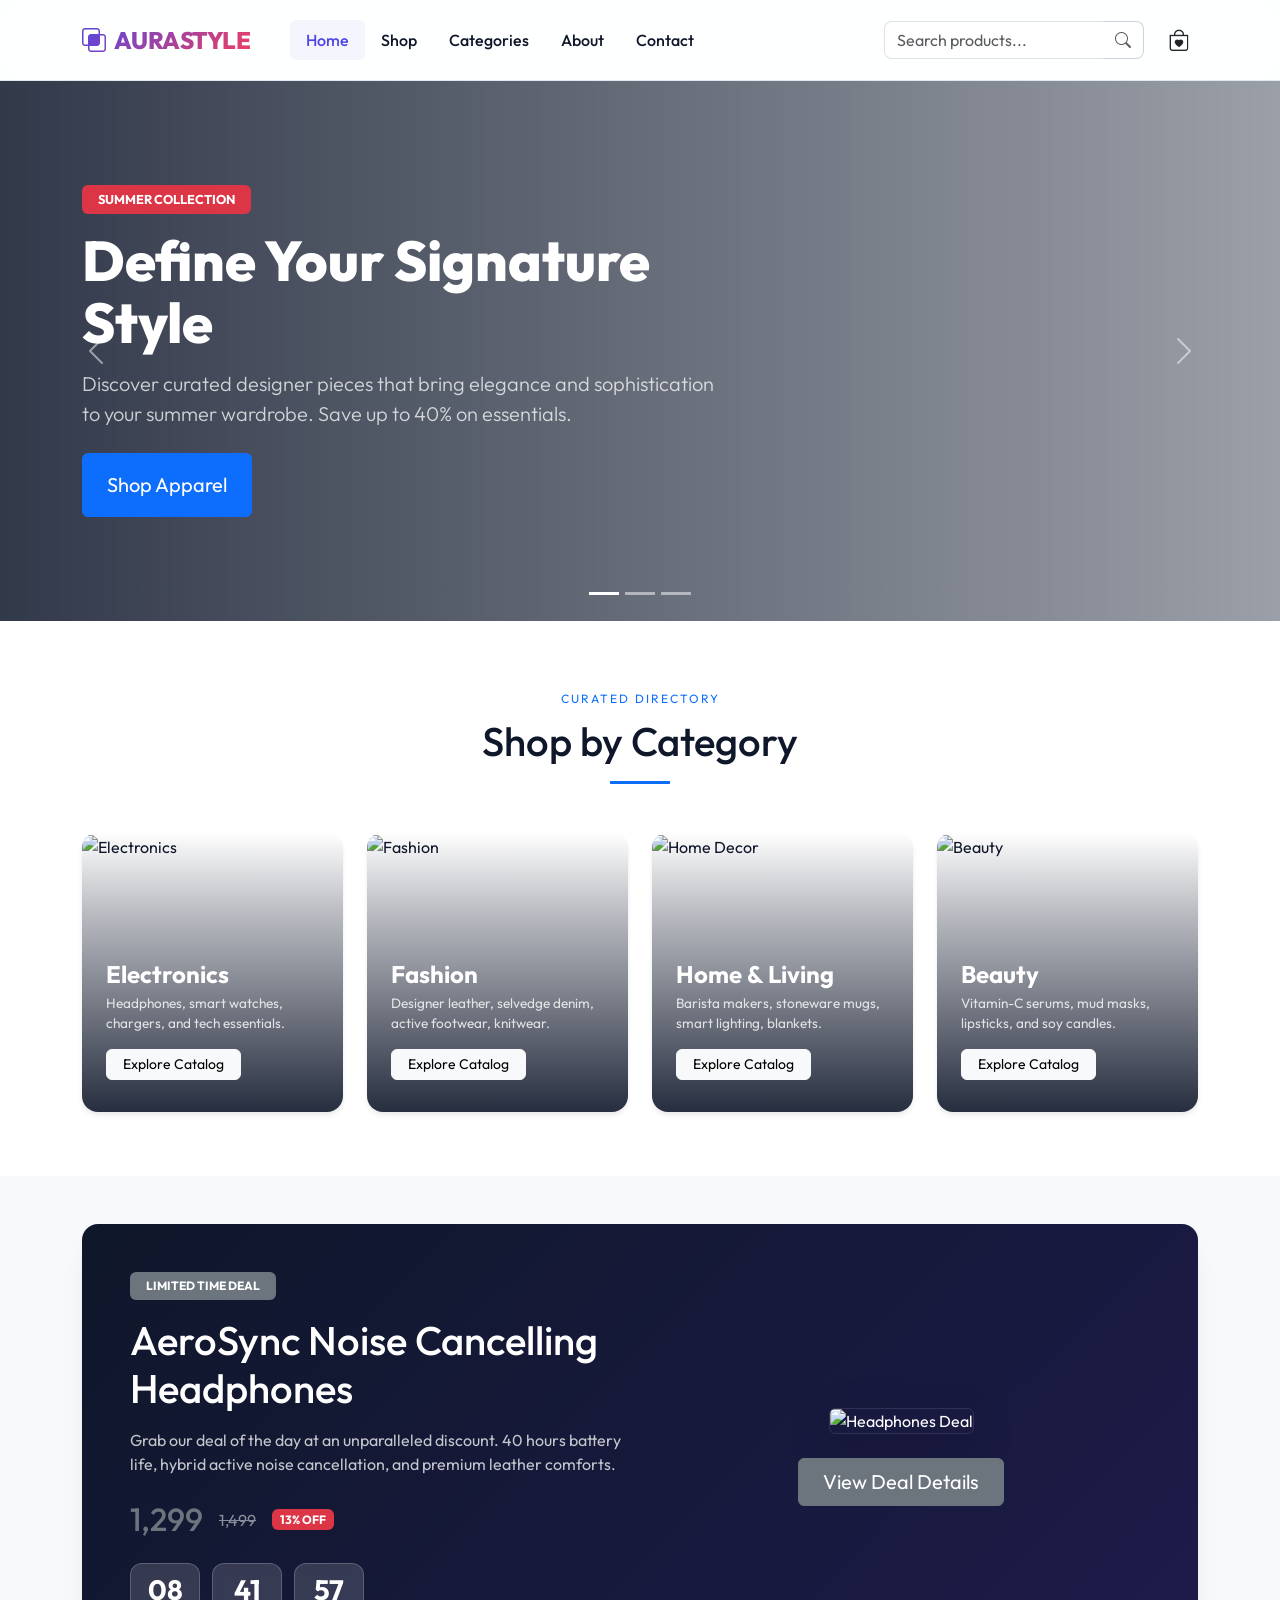
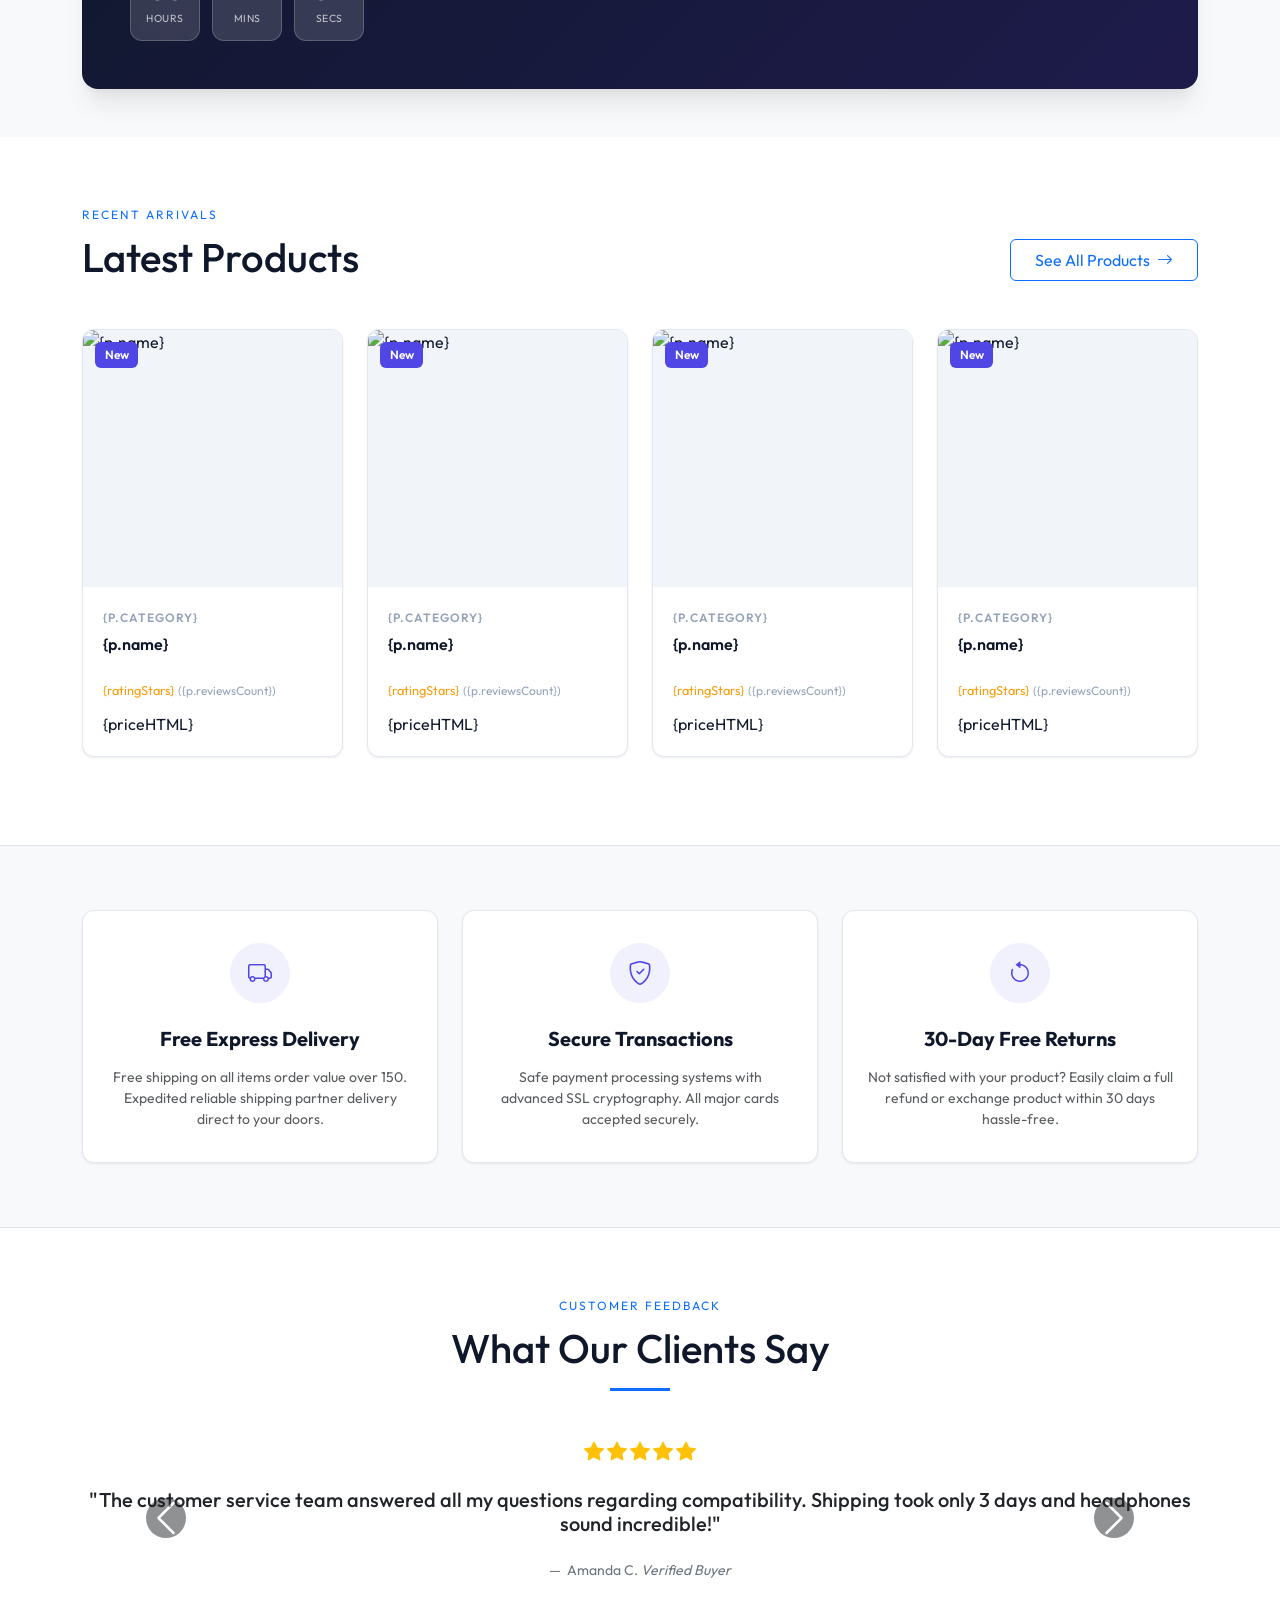
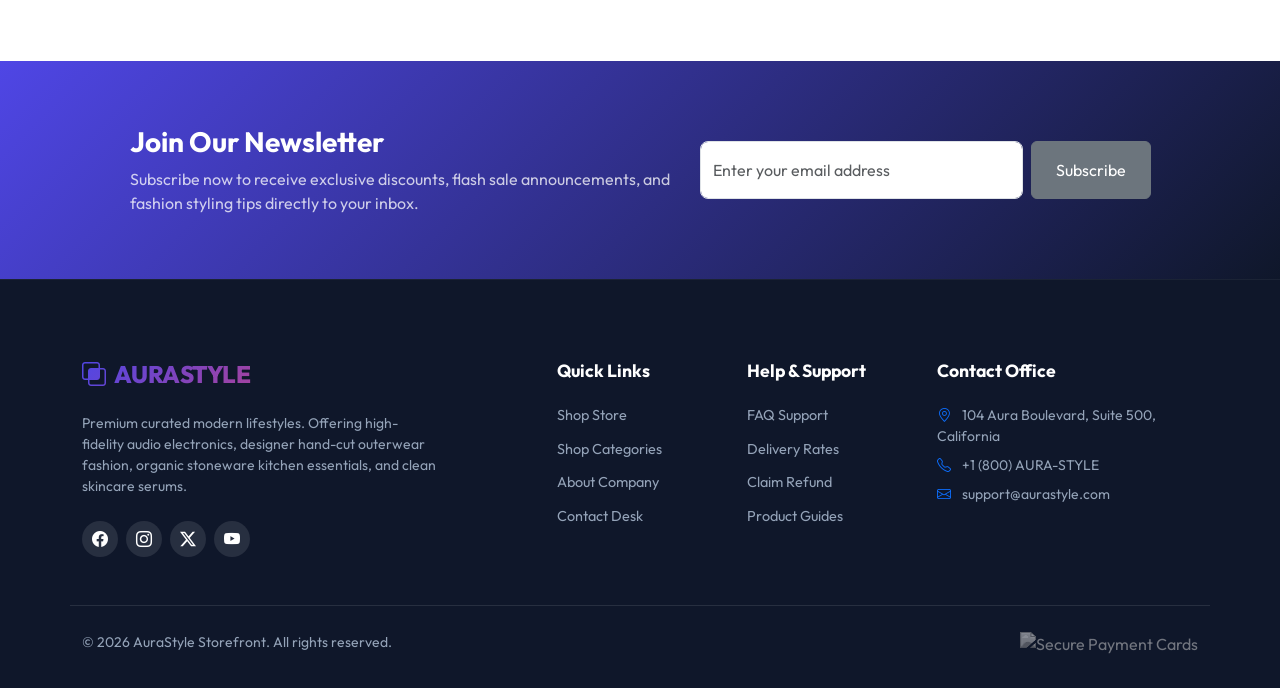
==== index.html @ 3c1d9490 "first commit" ====
<!DOCTYPE html>
<html lang="en">
<head>
  <meta charset="UTF-8">
  <meta name="viewport" content="width=device-width, initial-scale=1.0">
  <meta name="description" content="AuraStyle - Elevate your lifestyle with our premium, modern e-commerce storefront. Shop fashion, electronics, home decor, and beauty.">
  <title>AuraStyle | Premium Modern E-Commerce Storefront</title>
  
  <!-- Bootstrap 5 CSS -->
  <link href="https://cdn.jsdelivr.net/npm/bootstrap@5.3.3/dist/css/bootstrap.min.css" rel="stylesheet">
  <!-- Bootstrap Icons -->
  <link href="https://cdn.jsdelivr.net/npm/bootstrap-icons@1.11.3/font/bootstrap-icons.min.css" rel="stylesheet">
  <!-- Custom CSS -->
  <link href="css/style.css" rel="stylesheet">
</head>
<body>

  <!-- Sticky Glassmorphism Header Navbar -->
  <nav class="navbar navbar-expand-lg navbar-custom sticky-top py-3">
    <div class="container">
      <a class="navbar-brand" href="index.html">
        <i class="bi bi-intersect me-2"></i>AURASTYLE
      </a>
      <button class="navbar-toggler border-0" type="button" data-bs-toggle="collapse" data-bs-target="#navContent" aria-controls="navContent" aria-expanded="false" aria-label="Toggle navigation">
        <span class="navbar-toggler-icon"></span>
      </button>
      
      <div class="collapse navbar-collapse" id="navContent">
        <!-- Links -->
        <ul class="navbar-nav me-auto mb-2 mb-lg-0 ms-lg-4">
          <li class="nav-item">
            <a class="nav-link nav-link-custom active" href="index.html">Home</a>
          </li>
          <li class="nav-item">
            <a class="nav-link nav-link-custom" href="products.html">Shop</a>
          </li>
          <li class="nav-item">
            <a class="nav-link nav-link-custom" href="category.html">Categories</a>
          </li>
          <li class="nav-item">
            <a class="nav-link nav-link-custom" href="about.html">About</a>
          </li>
          <li class="nav-item">
            <a class="nav-link nav-link-custom" href="contact.html">Contact</a>
          </li>
        </ul>

        <!-- Search Bar with Suggestions Autocomplete -->
        <form class="d-flex search-container me-3 position-relative" role="search" action="search.html" method="GET">
          <div class="input-group">
            <input class="form-control nav-search-input border-end-0" type="search" placeholder="Search products..." aria-label="Search" name="q" autocomplete="off" style="width: 220px; border-radius: 8px 0 0 8px;">
            <button class="btn btn-outline-secondary border-start-0 text-muted" type="submit" style="border-color: #cbd5e1; border-radius: 0 8px 8px 0; background-color: white;">
              <i class="bi bi-search"></i>
            </button>
          </div>
        </form>

        <!-- Cart Icon dynamic badge -->
        <div class="d-flex align-items-center">
          <a href="cart.html" class="btn btn-outline-dark border-0 rounded-circle cart-badge-container p-2" title="View Cart">
            <i class="bi bi-bag-heart" style="font-size: 1.35rem;"></i>
            <span class="cart-badge badge">0</span>
          </a>
        </div>
      </div>
    </div>
  </nav>

  <!-- Hero Carousel Slider -->
  <header id="heroCarousel" class="carousel slide hero-carousel" data-bs-ride="carousel" data-bs-interval="5000">
    <div class="carousel-indicators">
      <button type="button" data-bs-target="#heroCarousel" data-bs-slide-to="0" class="active" aria-current="true" aria-label="Slide 1"></button>
      <button type="button" data-bs-target="#heroCarousel" data-bs-slide-to="1" aria-label="Slide 2"></button>
      <button type="button" data-bs-target="#heroCarousel" data-bs-slide-to="2" aria-label="Slide 3"></button>
    </div>
    <div class="carousel-inner">
      <!-- Slide 1 -->
      <div class="carousel-item active" style="background-image: url('https://images.unsplash.com/photo-1483985988355-763728e1935b?w=1600&auto=format&fit=crop&q=80');">
        <div class="hero-overlay">
          <div class="container text-white">
            <div class="col-lg-7">
              <span class="badge bg-danger mb-3 px-3 py-2 text-uppercase tracking-wider font-weight-bold" style="font-size:0.8rem;">Summer Collection</span>
              <h1 class="hero-title mb-3">Define Your Signature Style</h1>
              <p class="lead mb-4 opacity-75">Discover curated designer pieces that bring elegance and sophistication to your summer wardrobe. Save up to 40% on essentials.</p>
              <a href="products.html?category=Fashion" class="btn btn-primary btn-lg px-4 py-3 rounded font-weight-bold">Shop Apparel</a>
            </div>
          </div>
        </div>
      </div>
      <!-- Slide 2 -->
      <div class="carousel-item" style="background-image: url('https://images.unsplash.com/photo-1511512578047-dfb367046420?w=1600&auto=format&fit=crop&q=80');">
        <div class="hero-overlay">
          <div class="container text-white">
            <div class="col-lg-7">
              <span class="badge bg-primary mb-3 px-3 py-2 text-uppercase tracking-wider font-weight-bold" style="font-size:0.8rem;">Next-Gen Tech</span>
              <h1 class="hero-title mb-3">Smart Gear For Modern Living</h1>
              <p class="lead mb-4 opacity-75">Upgrade your personal audio, tracking systems, and desk setups with premium, high-fidelity wireless components.</p>
              <a href="products.html?category=Electronics" class="btn btn-primary btn-lg px-4 py-3 rounded font-weight-bold">Explore Electronics</a>
            </div>
          </div>
        </div>
      </div>
      <!-- Slide 3 -->
      <div class="carousel-item" style="background-image: url('https://images.unsplash.com/photo-1493663284031-b7e3aefcae8e?w=1600&auto=format&fit=crop&q=80');">
        <div class="hero-overlay">
          <div class="container text-white">
            <div class="col-lg-7">
              <span class="badge bg-warning text-dark mb-3 px-3 py-2 text-uppercase tracking-wider font-weight-bold" style="font-size:0.8rem;">Cozy Spaces</span>
              <h1 class="hero-title mb-3">Elevate Your Living Spaces</h1>
              <p class="lead mb-4 opacity-75">Handcrafted stoneware, ceramic accents, and smart warm lighting designed to bring organic comfort and zen aesthetics to your home.</p>
              <a href="products.html?category=Home+%26+Living" class="btn btn-primary btn-lg px-4 py-3 rounded font-weight-bold">Browse Decor</a>
            </div>
          </div>
        </div>
      </div>
    </div>
    <button class="carousel-control-prev" type="button" data-bs-target="#heroCarousel" data-bs-slide="prev">
      <span class="carousel-control-prev-icon" aria-hidden="true"></span>
      <span class="visually-hidden">Previous</span>
    </button>
    <button class="carousel-control-next" type="button" data-bs-target="#heroCarousel" data-bs-slide="next">
      <span class="carousel-control-next-icon" aria-hidden="true"></span>
      <span class="visually-hidden">Next</span>
    </button>
  </header>

  <!-- Shop by Category Section -->
  <section class="py-5 bg-white">
    <div class="container py-3">
      <div class="text-center mb-5">
        <span class="text-xs text-primary uppercase font-weight-bold tracking-widest" style="font-size: 0.75rem; letter-spacing: 2px;">CURATED DIRECTORY</span>
        <h2 class="h1 mt-2">Shop by Category</h2>
        <div class="mx-auto bg-primary mt-3" style="width: 60px; height: 3px;"></div>
      </div>
      <div class="row g-4">
        <!-- Cat 1 -->
        <div class="col-sm-6 col-lg-3">
          <div class="category-card">
            <img src="https://images.unsplash.com/photo-1505740420928-5e560c06d30e?w=500&auto=format&fit=crop&q=80" alt="Electronics">
            <div class="category-card-overlay">
              <h4 class="category-card-title">Electronics</h4>
              <p class="category-card-desc">Headphones, smart watches, chargers, and tech essentials.</p>
              <a href="products.html?category=Electronics" class="btn btn-sm btn-light font-weight-bold rounded px-3 align-self-start">Explore Catalog</a>
            </div>
          </div>
        </div>
        <!-- Cat 2 -->
        <div class="col-sm-6 col-lg-3">
          <div class="category-card">
            <img src="https://images.unsplash.com/photo-1551028719-00167b16eac5?w=500&auto=format&fit=crop&q=80" alt="Fashion">
            <div class="category-card-overlay">
              <h4 class="category-card-title">Fashion</h4>
              <p class="category-card-desc">Designer leather, selvedge denim, active footwear, knitwear.</p>
              <a href="products.html?category=Fashion" class="btn btn-sm btn-light font-weight-bold rounded px-3 align-self-start">Explore Catalog</a>
            </div>
          </div>
        </div>
        <!-- Cat 3 -->
        <div class="col-sm-6 col-lg-3">
          <div class="category-card">
            <img src="https://images.unsplash.com/photo-1517256064527-09c53b2d0bc6?w=500&auto=format&fit=crop&q=80" alt="Home Decor">
            <div class="category-card-overlay">
              <h4 class="category-card-title">Home & Living</h4>
              <p class="category-card-desc">Barista makers, stoneware mugs, smart lighting, blankets.</p>
              <a href="products.html?category=Home+%26+Living" class="btn btn-sm btn-light font-weight-bold rounded px-3 align-self-start">Explore Catalog</a>
            </div>
          </div>
        </div>
        <!-- Cat 4 -->
        <div class="col-sm-6 col-lg-3">
          <div class="category-card">
            <img src="https://images.unsplash.com/photo-1608248597279-f99d160bfcbc?w=500&auto=format&fit=crop&q=80" alt="Beauty">
            <div class="category-card-overlay">
              <h4 class="category-card-title">Beauty</h4>
              <p class="category-card-desc">Vitamin-C serums, mud masks, lipsticks, and soy candles.</p>
              <a href="products.html?category=Beauty" class="btn btn-sm btn-light font-weight-bold rounded px-3 align-self-start">Explore Catalog</a>
            </div>
          </div>
        </div>
      </div>
    </div>
  </section>

  <!-- Deal of the Day Banner -->
  <section class="py-5 bg-light">
    <div class="container">
      <div class="deal-banner p-4 p-md-5">
        <div class="row align-items-center">
          <div class="col-lg-6 mb-4 mb-lg-0">
            <span class="badge bg-secondary mb-3 py-2 px-3 text-uppercase font-weight-bold tracking-wider" style="font-size:0.75rem;">Limited Time Deal</span>
            <h2 class="h1 text-white font-weight-bold mb-3">AeroSync Noise Cancelling Headphones</h2>
            <p class="opacity-75 mb-4">Grab our deal of the day at an unparalleled discount. 40 hours battery life, hybrid active noise cancellation, and premium leather comforts.</p>
            
            <div class="d-flex align-items-center gap-3 mb-4">
              <span class="h2 text-secondary font-weight-bold mb-0">1,299</span>
              <del class="text-white opacity-50">1,499</del>
              <span class="badge bg-danger">13% OFF</span>
            </div>

            <!-- Countdown -->
            <div class="countdown-box" id="deal-countdown">
              <div class="countdown-unit">
                <span class="countdown-number" id="timer-hours">08</span>
                <span class="countdown-label">Hours</span>
              </div>
              <div class="countdown-unit">
                <span class="countdown-number" id="timer-mins">42</span>
                <span class="countdown-label">Mins</span>
              </div>
              <div class="countdown-unit">
                <span class="countdown-number" id="timer-secs">15</span>
                <span class="countdown-label">Secs</span>
              </div>
            </div>
          </div>
          <div class="col-lg-6 text-center">
            <img src="https://images.unsplash.com/photo-1505740420928-5e560c06d30e?w=600&auto=format&fit=crop&q=80" alt="Headphones Deal" class="img-fluid rounded border border-white border-opacity-10 shadow-lg" style="max-height: 380px; object-fit: cover;">
            <div class="mt-4">
              <a href="product-view.html?id=1" class="btn btn-secondary btn-lg px-4 rounded font-weight-bold">View Deal Details</a>
            </div>
          </div>
        </div>
      </div>
    </div>
  </section>

  <!-- Latest Products Grid -->
  <section class="py-5 bg-white">
    <div class="container py-3">
      <div class="d-flex justify-content-between align-items-end mb-5">
        <div>
          <span class="text-xs text-primary uppercase font-weight-bold tracking-widest" style="font-size: 0.75rem; letter-spacing: 2px;">RECENT ARRIVALS</span>
          <h2 class="h1 mt-2 mb-0">Latest Products</h2>
        </div>
        <a href="products.html" class="btn btn-outline-primary rounded font-weight-bold px-4 py-2">See All Products <i class="bi bi-arrow-right ms-1"></i></a>
      </div>
      
      <!-- Loaded dynamically via js -->
      <div class="row g-4" id="latest-products-grid">
        <!-- Skeletons Loader items -->
        <div class="col-sm-6 col-md-4 col-lg-3">
          <div class="card border border-light shadow-sm" style="min-height: 380px;">
            <div class="skeleton w-100" style="height: 240px;"></div>
            <div class="card-body">
              <div class="skeleton w-25 mb-2" style="height: 12px;"></div>
              <div class="skeleton w-75 mb-2" style="height: 18px;"></div>
              <div class="skeleton w-50" style="height: 15px;"></div>
            </div>
          </div>
        </div>
        <div class="col-sm-6 col-md-4 col-lg-3">
          <div class="card border border-light shadow-sm" style="min-height: 380px;">
            <div class="skeleton w-100" style="height: 240px;"></div>
            <div class="card-body">
              <div class="skeleton w-25 mb-2" style="height: 12px;"></div>
              <div class="skeleton w-75 mb-2" style="height: 18px;"></div>
              <div class="skeleton w-50" style="height: 15px;"></div>
            </div>
          </div>
        </div>
        <div class="col-sm-6 col-md-4 col-lg-3">
          <div class="card border border-light shadow-sm" style="min-height: 380px;">
            <div class="skeleton w-100" style="height: 240px;"></div>
            <div class="card-body">
              <div class="skeleton w-25 mb-2" style="height: 12px;"></div>
              <div class="skeleton w-75 mb-2" style="height: 18px;"></div>
              <div class="skeleton w-50" style="height: 15px;"></div>
            </div>
          </div>
        </div>
        <div class="col-sm-6 col-md-4 col-lg-3">
          <div class="card border border-light shadow-sm" style="min-height: 380px;">
            <div class="skeleton w-100" style="height: 240px;"></div>
            <div class="card-body">
              <div class="skeleton w-25 mb-2" style="height: 12px;"></div>
              <div class="skeleton w-75 mb-2" style="height: 18px;"></div>
              <div class="skeleton w-50" style="height: 15px;"></div>
            </div>
          </div>
        </div>
      </div>
    </div>
  </section>

  <!-- Features Section -->
  <section class="py-5 bg-light border-top border-bottom border-slate-subtle">
    <div class="container py-3">
      <div class="row g-4">
        <!-- Feature 1 -->
        <div class="col-md-4">
          <div class="feature-box">
            <div class="feature-icon-wrapper">
              <i class="bi bi-truck"></i>
            </div>
            <h5 class="font-weight-bold mb-3">Free Express Delivery</h5>
            <p class="text-muted small mb-0">Free shipping on all items order value over 150. Expedited reliable shipping partner delivery direct to your doors.</p>
          </div>
        </div>
        <!-- Feature 2 -->
        <div class="col-md-4">
          <div class="feature-box">
            <div class="feature-icon-wrapper">
              <i class="bi bi-shield-check"></i>
            </div>
            <h5 class="font-weight-bold mb-3">Secure Transactions</h5>
            <p class="text-muted small mb-0">Safe payment processing systems with advanced SSL cryptography. All major cards accepted securely.</p>
          </div>
        </div>
        <!-- Feature 3 -->
        <div class="col-md-4">
          <div class="feature-box">
            <div class="feature-icon-wrapper">
              <i class="bi bi-arrow-counterclockwise"></i>
            </div>
            <h5 class="font-weight-bold mb-3">30-Day Free Returns</h5>
            <p class="text-muted small mb-0">Not satisfied with your product? Easily claim a full refund or exchange product within 30 days hassle-free.</p>
          </div>
        </div>
      </div>
    </div>
  </section>

  <!-- Testimonials Carousel -->
  <section class="py-5 bg-white">
    <div class="container py-3">
      <div class="text-center mb-5">
        <span class="text-xs text-primary uppercase font-weight-bold tracking-widest" style="font-size: 0.75rem; letter-spacing: 2px;">CUSTOMER FEEDBACK</span>
        <h2 class="h1 mt-2">What Our Clients Say</h2>
        <div class="mx-auto bg-primary mt-3" style="width: 60px; height: 3px;"></div>
      </div>
      
      <div id="testimonialCarousel" class="carousel slide" data-bs-ride="carousel">
        <div class="carousel-inner text-center col-lg-8 mx-auto">
          <!-- Slide 1 -->
          <div class="carousel-item active">
            <div class="mb-4 text-warning">
              <i class="bi bi-star-fill h5"></i>
              <i class="bi bi-star-fill h5"></i>
              <i class="bi bi-star-fill h5"></i>
              <i class="bi bi-star-fill h5"></i>
              <i class="bi bi-star-fill h5"></i>
            </div>
            <blockquote class="blockquote">
              <p class="h5 mb-4 text-dark font-italic">"The customer service team answered all my questions regarding compatibility. Shipping took only 3 days and headphones sound incredible!"</p>
            </blockquote>
            <figcaption class="blockquote-footer mt-2">
              Amanda C. <cite title="Verified Buyer">Verified Buyer</cite>
            </figcaption>
          </div>
          <!-- Slide 2 -->
          <div class="carousel-item">
            <div class="mb-4 text-warning">
              <i class="bi bi-star-fill h5"></i>
              <i class="bi bi-star-fill h5"></i>
              <i class="bi bi-star-fill h5"></i>
              <i class="bi bi-star-fill h5"></i>
              <i class="bi bi-star-fill h5"></i>
            </div>
            <blockquote class="blockquote">
              <p class="h5 mb-4 text-dark font-italic">"Excellent craftsmanship on the Leather Jacket. The lambskin feels extremely soft and YKK zippers glide smoothly. AuraStyle is my new favorite fashion shop."</p>
            </blockquote>
            <figcaption class="blockquote-footer mt-2">
              Robert K. <cite title="Verified Buyer">Verified Buyer</cite>
            </figcaption>
          </div>
        </div>
        <button class="carousel-control-prev" type="button" data-bs-target="#testimonialCarousel" data-bs-slide="prev">
          <span class="carousel-control-prev-icon bg-dark rounded-circle" aria-hidden="true" style="width: 2.5rem; height: 2.5rem;"></span>
          <span class="visually-hidden">Previous</span>
        </button>
        <button class="carousel-control-next" type="button" data-bs-target="#testimonialCarousel" data-bs-slide="next">
          <span class="carousel-control-next-icon bg-dark rounded-circle" aria-hidden="true" style="width: 2.5rem; height: 2.5rem;"></span>
          <span class="visually-hidden">Next</span>
        </button>
      </div>
    </div>
  </section>

  <!-- Newsletter Subscription -->
  <section class="py-5 text-white" style="background: linear-gradient(135deg, var(--primary) 0%, var(--dark) 100%);">
    <div class="container py-3">
      <div class="row align-items-center justify-content-center text-center text-lg-start">
        <div class="col-lg-6 mb-4 mb-lg-0">
          <h3 class="font-weight-bold mb-2">Join Our Newsletter</h3>
          <p class="opacity-75 mb-0">Subscribe now to receive exclusive discounts, flash sale announcements, and fashion styling tips directly to your inbox.</p>
        </div>
        <div class="col-lg-5">
          <form id="newsletter-form" class="d-flex gap-2">
            <input type="email" class="form-control py-3" placeholder="Enter your email address" required style="border-radius: 8px;">
            <button class="btn btn-secondary px-4 py-3 rounded font-weight-bold" type="submit">Subscribe</button>
          </form>
        </div>
      </div>
    </div>
  </section>

  <!-- Global Footer -->
  <footer class="footer-custom">
    <div class="container">
      <div class="row g-4 mb-5">
        <div class="col-md-4">
          <h5 class="navbar-brand text-white font-weight-bold mb-4">
            <i class="bi bi-intersect me-2 text-primary"></i>AURASTYLE
          </h5>
          <p class="small text-muted mb-4">Premium curated modern lifestyles. Offering high-fidelity audio electronics, designer hand-cut outerwear fashion, organic stoneware kitchen essentials, and clean skincare serums.</p>
          <div class="d-flex">
            <a href="#" class="footer-social-icon"><i class="bi bi-facebook"></i></a>
            <a href="#" class="footer-social-icon"><i class="bi bi-instagram"></i></a>
            <a href="#" class="footer-social-icon"><i class="bi bi-twitter-x"></i></a>
            <a href="#" class="footer-social-icon"><i class="bi bi-youtube"></i></a>
          </div>
        </div>
        <div class="col-md-2 col-6 ms-md-auto">
          <h6 class="footer-title">Quick Links</h6>
          <a href="products.html" class="footer-link">Shop Store</a>
          <a href="category.html" class="footer-link">Shop Categories</a>
          <a href="about.html" class="footer-link">About Company</a>
          <a href="contact.html" class="footer-link">Contact Desk</a>
        </div>
        <div class="col-md-2 col-6">
          <h6 class="footer-title">Help & Support</h6>
          <a href="contact.html" class="footer-link">FAQ Support</a>
          <a href="#" class="footer-link">Delivery Rates</a>
          <a href="#" class="footer-link">Claim Refund</a>
          <a href="#" class="footer-link">Product Guides</a>
        </div>
        <div class="col-md-3">
          <h6 class="footer-title">Contact Office</h6>
          <p class="small text-muted mb-2"><i class="bi bi-geo-alt me-2 text-primary"></i> 104 Aura Boulevard, Suite 500, California</p>
          <p class="small text-muted mb-2"><i class="bi bi-telephone me-2 text-primary"></i> +1 (800) AURA-STYLE</p>
          <p class="small text-muted mb-2"><i class="bi bi-envelope me-2 text-primary"></i> support@aurastyle.com</p>
        </div>
      </div>
      <div class="row pt-4 border-top border-white border-opacity-10 align-items-center">
        <div class="col-md-6 text-center text-md-start mb-3 mb-md-0">
          <p class="small text-muted mb-0">&copy; 2026 AuraStyle Storefront. All rights reserved.</p>
        </div>
        <div class="col-md-6 text-center text-md-end">
          <img src="https://images.unsplash.com/photo-1574634534894-89d7576c8259?w=300&auto=format&fit=crop&q=80" alt="Secure Payment Cards" class="img-fluid" style="height: 30px; object-fit: contain; filter: grayscale(1) opacity(0.5);">
        </div>
      </div>
    </div>
  </footer>

  <!-- Scroll-to-top floating button -->
  <button class="btn-scroll-top" aria-label="Scroll to top">
    <i class="bi bi-arrow-up"></i>
  </button>

  <!-- Quick View Modal container placeholder (dynamic injected via products.js) -->

  <!-- Bootstrap 5 Bundle JS -->
  <script src="https://cdn.jsdelivr.net/npm/bootstrap@5.3.3/dist/js/bootstrap.bundle.min.js"></script>
  <!-- Global App JS -->
  <script src="js/app.js"></script>
  <!-- Products Catalog JS -->
  <script src="js/products.js"></script>

  <!-- Script to load Home Page specific components -->
  <script>
    document.addEventListener('DOMContentLoaded', () => {
      // 1. Fetch products list and extract latest products
      fetch('data/products.json')
        .then(res => res.json())
        .then(products => {
          const grid = document.getElementById('latest-products-grid');
          if (grid) {
            // Find latest products
            const latest = products.filter(p => p.isLatest).slice(0, 4);
            
            grid.innerHTML = latest.map(p => {
              const priceHTML = p.discountPrice 
                ? `<span class="product-price">{p.discountPrice.toFixed(2)}</span> <span class="product-price-old">{p.price.toFixed(2)}</span>`
                : `<span class="product-price">{p.price.toFixed(2)}</span>`;

              const ratingStars = getStarRatingHTML(p.rating);

              return `
                <div class="col-sm-6 col-md-4 col-lg-3 mb-4">
                  <div class="product-card">
                    <span class="product-badge product-badge-new">New</span>
                    <div class="product-img-wrapper">
                      <img src="{p.images[0]}" alt="{p.name}" loading="lazy">
                      <div class="product-actions">
                        <button onclick="openQuickView({p.id})" class="btn btn-sm btn-light border shadow-sm">
                          <i class="bi bi-eye"></i> Quick View
                        </button>
                        <button onclick="AuraState.addToCart({p.id})" class="btn btn-sm btn-primary shadow-sm">
                          <i class="bi bi-cart-plus"></i> Add
                        </button>
                      </div>
                    </div>
                    <div class="product-body">
                      <span class="product-category">{p.category}</span>
                      <a href="product-view.html?id={p.id}"><h5 class="product-title-text">{p.name}</h5></a>
                      <div class="product-rating">
                        {ratingStars}
                        <span class="product-rating-count">({p.reviewsCount})</span>
                      </div>
                      <div class="product-price-wrapper">
                        {priceHTML}
                      </div>
                    </div>
                  </div>
                </div>
              `;
            }).join('');
          }
        });

      // 2. Setup Deal of the Day Countdown Timer (Runs 8 hours ahead of now dynamically)
      let targetTime = Date.now() + (8 * 60 * 60 * 1000) + (42 * 60 * 1000);
      
      function updateTimer() {
        const diff = targetTime - Date.now();
        if (diff <= 0) {
          document.getElementById('deal-countdown').innerHTML = `<span class="text-danger h5 font-weight-bold uppercase">Deal Expired</span>`;
          return;
        }

        const hrs = Math.floor(diff / (60 * 60 * 1000));
        const mins = Math.floor((diff % (60 * 60 * 1000)) / (60 * 1000));
        const secs = Math.floor((diff % (60 * 1000)) / 1000);

        document.getElementById('timer-hours').textContent = hrs.toString().padStart(2, '0');
        document.getElementById('timer-mins').textContent = mins.toString().padStart(2, '0');
        document.getElementById('timer-secs').textContent = secs.toString().padStart(2, '0');
      }
      
      setInterval(updateTimer, 1000);
      updateTimer();

      // 3. Bind Newsletter form submit
      const nlForm = document.getElementById('newsletter-form');
      if (nlForm) {
        nlForm.addEventListener('submit', (e) => {
          e.preventDefault();
          AuraState.showToast("Thank you! You are now subscribed to our newsletter.", "success");
          nlForm.reset();
        });
      }
    });

    // Local star helper
    function getStarRatingHTML(rating) {
      let starsHTML = '';
      const fullStars = Math.floor(rating);
      const halfStar = rating % 1 >= 0.5;
      const emptyStars = 5 - fullStars - (halfStar ? 1 : 0);

      for (let i = 0; i < fullStars; i++) {
        starsHTML += '<i class="bi bi-star-fill"></i>';
      }
      if (halfStar) {
        starsHTML += '<i class="bi bi-star-half"></i>';
      }
      for (let i = 0; i < emptyStars; i++) {
        starsHTML += '<i class="bi bi-star"></i>';
      }
      return starsHTML;
    }
  </script>
</body>
</html>
---- css/style.css ----
/* Import Outfit Google Font */
@import url('https://fonts.googleapis.com/css2?family=Outfit:wght@300;400;500;600;700;800&display=swap');

:root {
  --primary: #4f46e5;
  --primary-hover: #4338ca;
  --primary-rgb: 79, 70, 229;
  --secondary: #f43f5e;
  --secondary-hover: #e11d48;
  --secondary-rgb: 244, 63, 94;
  --warning: #f59e0b;
  --dark: #0f172a;
  --slate: #1e293b;
  --light: #f8f9fa;
  --card-bg: #ffffff;
  --border-color: #e2e8f0;
  --text-dark: #0f172a;
  --text-muted: #64748b;
  --text-light: #94a3b8;
  
  --shadow-sm: 0 1px 3px 0 rgba(0, 0, 0, 0.05), 0 1px 2px 0 rgba(0, 0, 0, 0.03);
  --shadow-md: 0 4px 6px -1px rgba(0, 0, 0, 0.08), 0 2px 4px -1px rgba(0, 0, 0, 0.04);
  --shadow-lg: 0 10px 15px -3px rgba(0, 0, 0, 0.08), 0 4px 6px -2px rgba(0, 0, 0, 0.04);
  --shadow-xl: 0 20px 25px -5px rgba(0, 0, 0, 0.08), 0 10px 10px -5px rgba(0, 0, 0, 0.04);
  
  --radius-sm: 0.375rem;
  --radius-md: 0.75rem;
  --radius-lg: 1rem;
  
  --transition: all 0.3s cubic-bezier(0.4, 0, 0.2, 1);
}

/* Global Reset & Typography */
body {
  font-family: 'Outfit', sans-serif;
  color: var(--text-dark);
  background-color: #f8fafc;
  overflow-x: hidden;
  display: flex;
  flex-direction: column;
  min-height: 100vh;
}

h1, h2, h3, h4, h5, h6 {
  font-weight: 700;
  color: var(--dark);
}
/* Ensure white headings inside dark text-white blocks are visible */
.text-white h1, .text-white h2, .text-white h3, .text-white h4, .text-white h5, .text-white h6,
h1.text-white, h2.text-white, h3.text-white, h4.text-white, h5.text-white, h6.text-white {
  color: #ffffff !important;
}
.text-white-50 {
  color: rgba(255, 255, 255, 0.7) !important;
}

a {
  text-decoration: none;
  color: var(--primary);
  transition: var(--transition);
}
a:hover {
  color: var(--primary-hover);
}

/* Scrollbar Customization */
::-webkit-scrollbar {
  width: 8px;
}
::-webkit-scrollbar-track {
  background: var(--light);
}
::-webkit-scrollbar-thumb {
  background: var(--text-light);
  border-radius: 4px;
}
::-webkit-scrollbar-thumb:hover {
  background: var(--text-muted);
}

/* Sticky Glassmorphism Header */
.navbar-custom {
  background-color: rgba(255, 255, 255, 0.85);
  backdrop-filter: blur(12px);
  -webkit-backdrop-filter: blur(12px);
  border-bottom: 1px solid var(--border-color);
  transition: var(--transition);
  z-index: 1030;
}
.navbar-custom.scrolled {
  box-shadow: var(--shadow-md);
  background-color: rgba(255, 255, 255, 0.95);
}
.navbar-brand {
  font-weight: 800;
  font-size: 1.5rem;
  letter-spacing: -0.5px;
  background: linear-gradient(135deg, var(--primary) 0%, var(--secondary) 100%);
  -webkit-background-clip: text;
  -webkit-text-fill-color: transparent;
}
.nav-link-custom {
  font-weight: 500;
  color: var(--text-dark) !important; /* Force high contrast on navbar links */
  padding: 0.5rem 1rem !important;
  border-radius: var(--radius-sm);
}
.nav-link-custom:hover, 
.nav-link-custom.active {
  color: var(--primary) !important;
  background-color: rgba(79, 70, 229, 0.05);
}

/* Search Dropdown / Autocomplete Box */
.search-container {
  position: relative;
}
.search-suggestions {
  position: absolute;
  top: 100%;
  left: 0;
  right: 0;
  background: white;
  border-radius: var(--radius-md);
  box-shadow: var(--shadow-lg);
  border: 1px solid var(--border-color);
  max-height: 320px;
  overflow-y: auto;
  z-index: 1050;
  display: none;
}
.suggestion-item {
  display: flex;
  align-items: center;
  padding: 0.75rem 1rem;
  border-bottom: 1px solid var(--border-color);
  transition: var(--transition);
}
.suggestion-item:last-child {
  border-bottom: none;
}
.suggestion-item:hover {
  background-color: rgba(79, 70, 229, 0.05);
  cursor: pointer;
}
.suggestion-img {
  width: 40px;
  height: 40px;
  object-fit: cover;
  border-radius: var(--radius-sm);
  margin-right: 0.75rem;
}

/* Cart Badge Styling */
.cart-badge-container {
  position: relative;
}
.cart-badge {
  position: absolute;
  top: -4px;
  right: -6px;
  background-color: var(--secondary);
  color: white;
  border-radius: 50%;
  padding: 0.25em 0.5em;
  font-size: 0.65rem;
  font-weight: 700;
  line-height: 1;
}

/* Hero Carousel Custom style */
.hero-carousel .carousel-item {
  height: 60vh;
  min-height: 400px;
  background-size: cover;
  background-position: center;
}
.hero-overlay {
  background: linear-gradient(to right, rgba(15, 23, 42, 0.85) 0%, rgba(15, 23, 42, 0.4) 100%);
  width: 100%;
  height: 100%;
  display: flex;
  align-items: center;
}
.hero-title {
  font-size: 3.5rem;
  font-weight: 800;
  line-height: 1.1;
  color: white;
}
@media (max-width: 768px) {
  .hero-title {
    font-size: 2.2rem;
  }
  .hero-carousel .carousel-item {
    height: 50vh;
  }
}

/* Premium Card Design */
.product-card {
  background-color: var(--card-bg);
  border: 1px solid var(--border-color);
  border-radius: var(--radius-md);
  overflow: hidden;
  box-shadow: var(--shadow-sm);
  transition: var(--transition);
  height: 100%;
  display: flex;
  flex-direction: column;
  position: relative;
}
.product-card:hover {
  transform: translateY(-8px);
  box-shadow: var(--shadow-xl);
  border-color: rgba(79, 70, 229, 0.2);
}
.product-img-wrapper {
  position: relative;
  width: 100%;
  padding-top: 100%; /* 1:1 Aspect Ratio */
  overflow: hidden;
  background-color: #f1f5f9;
}
.product-img-wrapper img {
  position: absolute;
  top: 0;
  left: 0;
  width: 100%;
  height: 100%;
  object-fit: cover;
  transition: transform 0.6s cubic-bezier(0.4, 0, 0.2, 1);
}
.product-card:hover .product-img-wrapper img {
  transform: scale(1.08);
}
.product-badge {
  position: absolute;
  top: 12px;
  left: 12px;
  z-index: 5;
  font-weight: 600;
  font-size: 0.75rem;
  padding: 0.25rem 0.6rem;
  border-radius: var(--radius-sm);
}
.product-badge-sale {
  background-color: var(--secondary);
  color: white;
}
.product-badge-new {
  background-color: var(--primary);
  color: white;
}
.product-actions {
  position: absolute;
  bottom: -45px;
  left: 0;
  right: 0;
  display: flex;
  justify-content: center;
  gap: 8px;
  padding: 8px;
  background: rgba(255, 255, 255, 0.9);
  backdrop-filter: blur(4px);
  transition: var(--transition);
  z-index: 5;
}
.product-card:hover .product-actions {
  bottom: 0;
}
.product-body {
  padding: 1.25rem;
  display: flex;
  flex-direction: column;
  flex-grow: 1;
}
.product-category {
  font-size: 0.75rem;
  text-transform: uppercase;
  letter-spacing: 1px;
  font-weight: 600;
  color: var(--text-light);
  margin-bottom: 0.5rem;
}
.product-title-text {
  font-size: 1rem;
  font-weight: 600;
  color: var(--dark);
  margin-bottom: 0.5rem;
  display: -webkit-box;
  -webkit-line-clamp: 2;
  -webkit-box-orient: vertical;
  overflow: hidden;
  height: 2.4rem;
  line-height: 1.2;
}
.product-rating {
  color: var(--warning);
  font-size: 0.8rem;
  margin-bottom: 0.75rem;
  display: flex;
  align-items: center;
  gap: 4px;
}
.product-rating-count {
  color: var(--text-light);
  font-size: 0.75rem;
}
.product-price-wrapper {
  margin-top: auto;
  display: flex;
  align-items: baseline;
  gap: 8px;
}
.product-price {
  font-size: 1.15rem;
  font-weight: 700;
  color: var(--primary);
}
.product-price-old {
  font-size: 0.9rem;
  text-decoration: line-through;
  color: var(--text-light);
}

/* Category Page & Home Category Cards */
.category-card {
  position: relative;
  height: 280px;
  border-radius: var(--radius-lg);
  overflow: hidden;
  box-shadow: var(--shadow-md);
  transition: var(--transition);
}
.category-card:hover {
  transform: scale(1.03);
  box-shadow: var(--shadow-xl);
}
.category-card img {
  width: 100%;
  height: 100%;
  object-fit: cover;
  transition: var(--transition);
}
.category-card:hover img {
  transform: scale(1.05);
}
.category-card-overlay {
  position: absolute;
  bottom: 0;
  left: 0;
  right: 0;
  background: linear-gradient(to top, rgba(15, 23, 42, 0.9) 0%, rgba(15, 23, 42, 0.3) 70%, transparent 100%);
  padding: 2rem 1.5rem;
  display: flex;
  flex-direction: column;
  justify-content: flex-end;
  height: 100%;
}
.category-card-title {
  color: white;
  font-size: 1.5rem;
  font-weight: 700;
  margin-bottom: 0.25rem;
}
.category-card-desc {
  color: rgba(255, 255, 255, 0.8);
  font-size: 0.85rem;
  margin-bottom: 1rem;
}

/* Deal of the Day Banner */
.deal-banner {
  background: linear-gradient(135deg, var(--dark) 0%, #1e1b4b 100%);
  color: white;
  border-radius: var(--radius-lg);
  overflow: hidden;
  box-shadow: var(--shadow-xl);
}
.countdown-box {
  display: flex;
  gap: 12px;
  margin-top: 1.5rem;
}
.countdown-unit {
  background-color: rgba(255, 255, 255, 0.15);
  backdrop-filter: blur(4px);
  border: 1px solid rgba(255, 255, 255, 0.2);
  border-radius: var(--radius-md);
  padding: 0.75rem;
  min-width: 70px;
  text-align: center;
}
.countdown-number {
  font-size: 1.75rem;
  font-weight: 700;
  display: block;
  line-height: 1;
}
.countdown-label {
  font-size: 0.65rem;
  text-transform: uppercase;
  letter-spacing: 0.5px;
  color: rgba(255, 255, 255, 0.7);
}

/* Features Section styling */
.feature-box {
  text-align: center;
  padding: 2rem 1.5rem;
  border-radius: var(--radius-md);
  background-color: var(--card-bg);
  box-shadow: var(--shadow-sm);
  border: 1px solid var(--border-color);
  transition: var(--transition);
  height: 100%;
}
.feature-box:hover {
  box-shadow: var(--shadow-lg);
  border-color: rgba(79, 70, 229, 0.15);
}
.feature-icon-wrapper {
  width: 60px;
  height: 60px;
  border-radius: 50%;
  background-color: rgba(79, 70, 229, 0.08);
  color: var(--primary);
  display: flex;
  align-items: center;
  justify-content: center;
  font-size: 1.5rem;
  margin: 0 auto 1.5rem auto;
}

/* Gallery and Image Zoom inside Product-View */
.gallery-main-wrapper {
  background: white;
  border: 1px solid var(--border-color);
  border-radius: var(--radius-md);
  overflow: hidden;
  position: relative;
  width: 100%;
  padding-top: 80%; /* Width-to-Height ratio */
}
.gallery-main-wrapper img {
  position: absolute;
  top: 0;
  left: 0;
  width: 100%;
  height: 100%;
  object-fit: contain;
  transition: transform 0.1s ease-out;
  cursor: zoom-in;
}
.gallery-thumbnails {
  display: flex;
  gap: 12px;
  margin-top: 12px;
}
.thumb-item {
  width: 70px;
  height: 70px;
  border: 2px solid transparent;
  border-radius: var(--radius-sm);
  overflow: hidden;
  cursor: pointer;
  background-color: #f1f5f9;
}
.thumb-item.active {
  border-color: var(--primary);
}
.thumb-item img {
  width: 100%;
  height: 100%;
  object-fit: cover;
}

/* Reviews List Styles */
.review-item {
  border-bottom: 1px solid var(--border-color);
  padding: 1.25rem 0;
}
.review-item:last-child {
  border-bottom: none;
}
.review-user-avatar {
  width: 40px;
  height: 40px;
  border-radius: 50%;
  background: linear-gradient(135deg, var(--primary) 0%, var(--secondary) 100%);
  color: white;
  font-weight: 700;
  display: flex;
  align-items: center;
  justify-content: center;
}

/* Skeleton Loading Animation */
.skeleton {
  background: linear-gradient(90deg, #f1f5f9 25%, #e2e8f0 50%, #f1f5f9 75%);
  background-size: 200% 100%;
  animation: skeleton-loading 1.5s infinite;
  border-radius: var(--radius-sm);
}
@keyframes skeleton-loading {
  0% { background-position: 200% 0; }
  100% { background-position: -200% 0; }
}

/* Stats Counter Styles */
.stat-card {
  text-align: center;
  padding: 2.5rem 1.5rem;
  background: white;
  border-radius: var(--radius-md);
  box-shadow: var(--shadow-sm);
  border: 1px solid var(--border-color);
}
.stat-number {
  font-size: 3rem;
  font-weight: 800;
  color: var(--primary);
  margin-bottom: 0.5rem;
}

/* Scroll-to-top Button */
.btn-scroll-top {
  position: fixed;
  bottom: 30px;
  right: 30px;
  width: 45px;
  height: 45px;
  border-radius: 50%;
  background-color: var(--primary);
  color: white !important;
  display: flex;
  align-items: center;
  justify-content: center;
  box-shadow: var(--shadow-lg);
  transition: var(--transition);
  opacity: 0;
  visibility: hidden;
  z-index: 999;
  border: none;
  cursor: pointer;
}
.btn-scroll-top.show {
  opacity: 1;
  visibility: visible;
}
.btn-scroll-top:hover {
  background-color: var(--primary-hover);
  transform: translateY(-4px);
}

/* Global Footer Styles */
.footer-custom {
  background-color: var(--dark);
  color: #cbd5e1; /* Bright slate gray for body text */
  padding: 5rem 0 2rem 0;
  margin-top: auto;
  border-top: 1px solid rgba(255, 255, 255, 0.05);
}
.footer-custom p.text-muted,
.footer-custom .text-muted {
  color: #94a3b8 !important; /* Clearly readable slate-400 on dark background */
}
.footer-title {
  color: white;
  font-size: 1.1rem;
  font-weight: 700;
  margin-bottom: 1.5rem;
}
.footer-link {
  color: #94a3b8; /* Increased readability from original low opacity white */
  display: block;
  margin-bottom: 0.75rem;
  font-size: 0.9rem;
}
.footer-link:hover {
  color: white;
  padding-left: 5px;
}
.footer-social-icon {
  width: 36px;
  height: 36px;
  background-color: rgba(255, 255, 255, 0.1); /* Brighter border icon bubble */
  color: white;
  border-radius: 50%;
  display: inline-flex;
  align-items: center;
  justify-content: center;
  margin-right: 8px;
  transition: var(--transition);
}
.footer-social-icon:hover {
  background-color: var(--primary);
  color: white;
  transform: translateY(-2px);
}

/* Custom Alert / Toast Notifications Styling */
.toast-container {
  position: fixed;
  top: 80px;
  right: 20px;
  z-index: 1060;
}
.aura-toast {
  background-color: white;
  border-left: 4px solid var(--primary);
  border-radius: var(--radius-sm);
  box-shadow: var(--shadow-lg);
  padding: 1rem 1.25rem;
  display: flex;
  align-items: center;
  gap: 12px;
  transform: translateX(120%);
  transition: transform 0.4s cubic-bezier(0.175, 0.885, 0.32, 1.275);
}
.aura-toast.show {
  transform: translateX(0);
}
.aura-toast.toast-success {
  border-left-color: #10b981;
}
.aura-toast.toast-error {
  border-left-color: #ef4444;
}

/* Form Styles and Validation Feedback */
.form-control:focus, .form-select:focus {
  border-color: rgba(79, 70, 229, 0.4);
  box-shadow: 0 0 0 4px rgba(79, 70, 229, 0.1);
}
label.error {
  color: #ef4444;
  font-size: 0.75rem;
  font-weight: 500;
  margin-top: 0.25rem;
  display: block;
}
input.error, select.error, textarea.error {
  border-color: #ef4444;
}
input.error:focus, select.error:focus, textarea.error:focus {
  box-shadow: 0 0 0 4px rgba(239, 68, 68, 0.1);
}
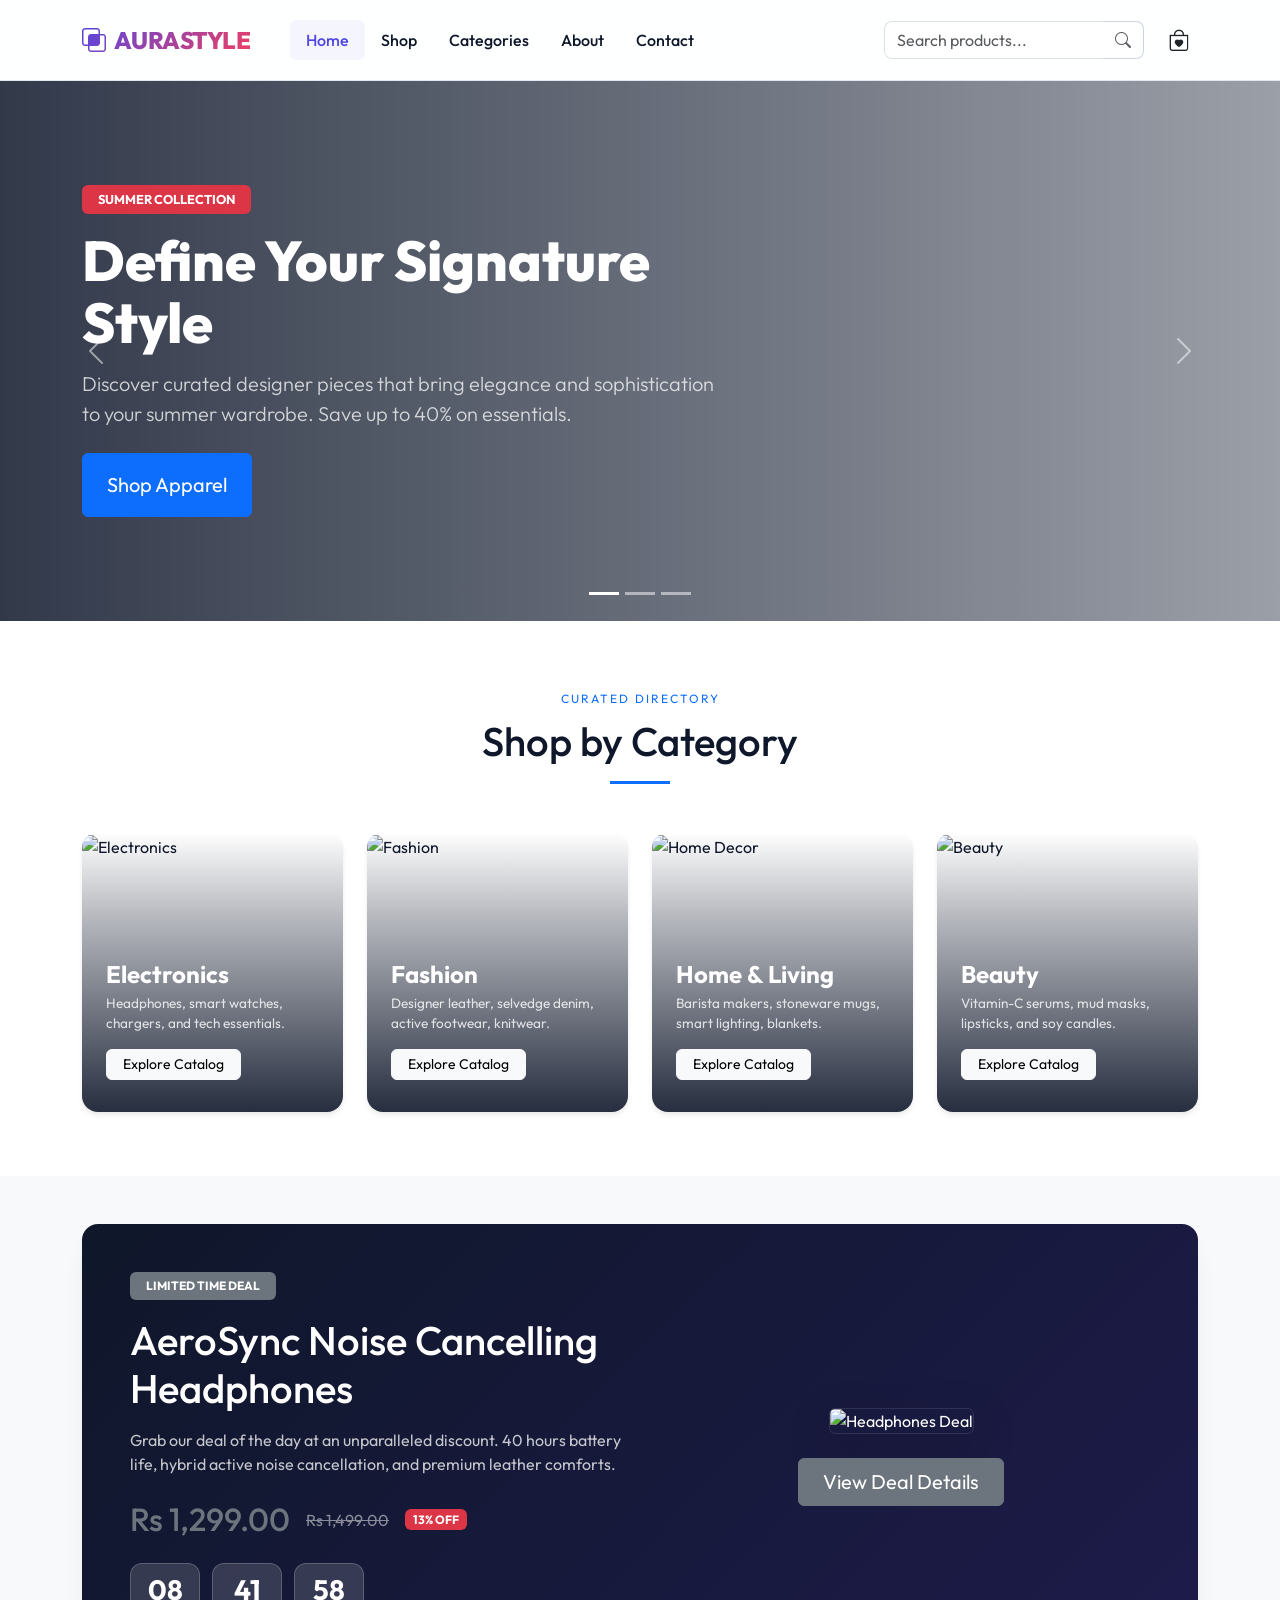
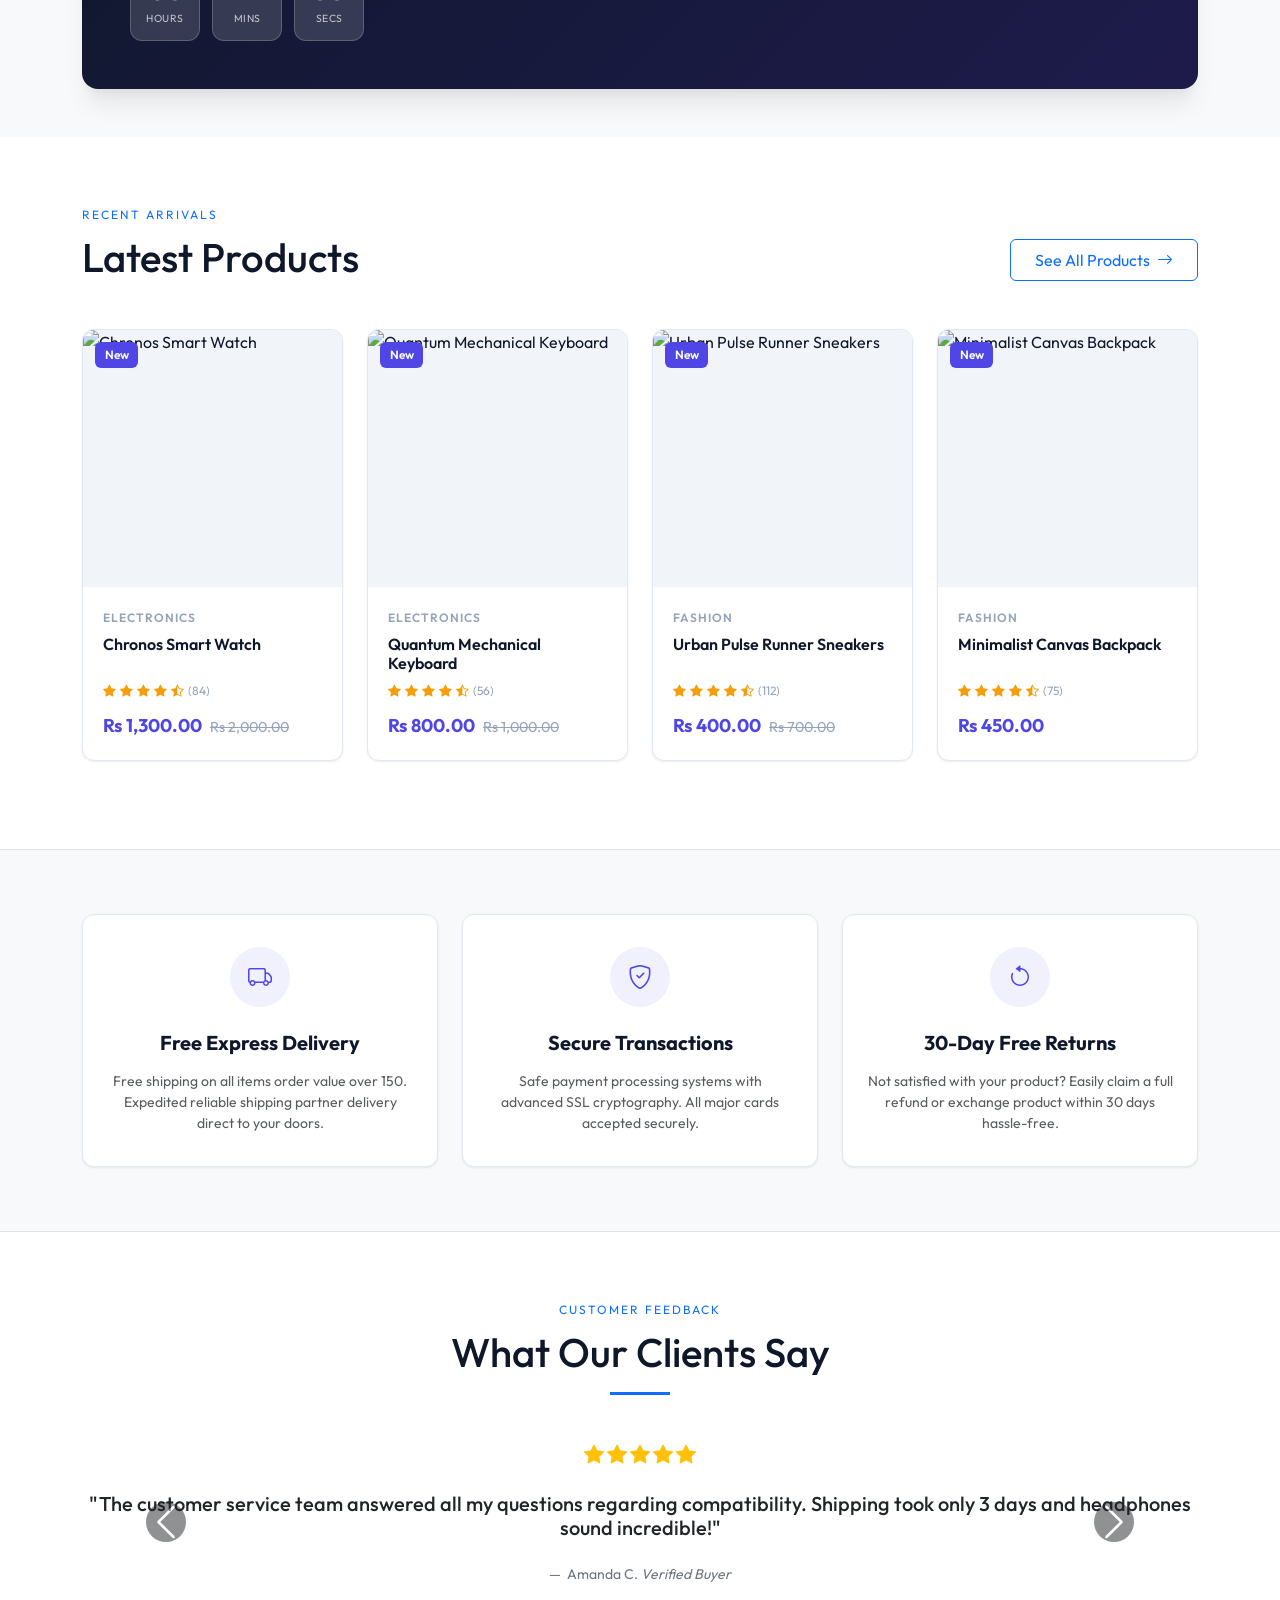
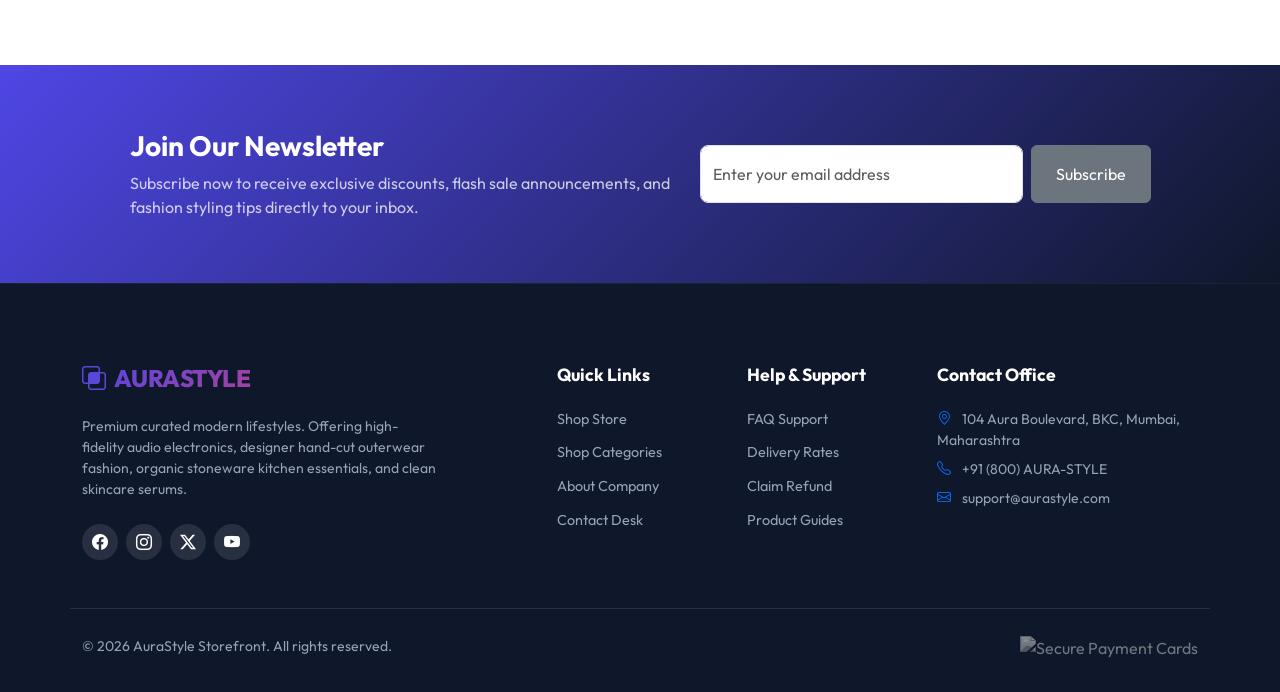
==== commit e4bd0b06: "second commit" ====
--- a/index.html
+++ b/index.html
@@ -192,8 +192,8 @@
             <p class="opacity-75 mb-4">Grab our deal of the day at an unparalleled discount. 40 hours battery life, hybrid active noise cancellation, and premium leather comforts.</p>
             
             <div class="d-flex align-items-center gap-3 mb-4">
-              <span class="h2 text-secondary font-weight-bold mb-0">1,299</span>
-              <del class="text-white opacity-50">1,499</del>
+              <span class="h2 text-secondary font-weight-bold mb-0">Rs 1,299.00</span>
+              <del class="text-white opacity-50">Rs 1,499.00</del>
               <span class="badge bg-danger">13% OFF</span>
             </div>
 
@@ -426,8 +426,8 @@
         </div>
         <div class="col-md-3">
           <h6 class="footer-title">Contact Office</h6>
-          <p class="small text-muted mb-2"><i class="bi bi-geo-alt me-2 text-primary"></i> 104 Aura Boulevard, Suite 500, California</p>
-          <p class="small text-muted mb-2"><i class="bi bi-telephone me-2 text-primary"></i> +1 (800) AURA-STYLE</p>
+          <p class="small text-muted mb-2"><i class="bi bi-geo-alt me-2 text-primary"></i> 104 Aura Boulevard, BKC, Mumbai, Maharashtra</p>
+          <p class="small text-muted mb-2"><i class="bi bi-telephone me-2 text-primary"></i> +91 (800) AURA-STYLE</p>
           <p class="small text-muted mb-2"><i class="bi bi-envelope me-2 text-primary"></i> support@aurastyle.com</p>
         </div>
       </div>
@@ -470,8 +470,8 @@
             
             grid.innerHTML = latest.map(p => {
               const priceHTML = p.discountPrice 
-                ? `<span class="product-price">{p.discountPrice.toFixed(2)}</span> <span class="product-price-old">{p.price.toFixed(2)}</span>`
-                : `<span class="product-price">{p.price.toFixed(2)}</span>`;
+                ? `<span class="product-price">${window.formatPrice(p.discountPrice)}</span> <span class="product-price-old">${window.formatPrice(p.price)}</span>`
+                : `<span class="product-price">${window.formatPrice(p.price)}</span>`;
 
               const ratingStars = getStarRatingHTML(p.rating);
 
@@ -480,25 +480,25 @@
                   <div class="product-card">
                     <span class="product-badge product-badge-new">New</span>
                     <div class="product-img-wrapper">
-                      <img src="{p.images[0]}" alt="{p.name}" loading="lazy">
+                      <img src="${p.images[0]}" alt="${p.name}" loading="lazy">
                       <div class="product-actions">
-                        <button onclick="openQuickView({p.id})" class="btn btn-sm btn-light border shadow-sm">
+                        <button onclick="openQuickView(${p.id})" class="btn btn-sm btn-light border shadow-sm">
                           <i class="bi bi-eye"></i> Quick View
                         </button>
-                        <button onclick="AuraState.addToCart({p.id})" class="btn btn-sm btn-primary shadow-sm">
+                        <button onclick="AuraState.addToCart(${p.id})" class="btn btn-sm btn-primary shadow-sm">
                           <i class="bi bi-cart-plus"></i> Add
                         </button>
                       </div>
                     </div>
                     <div class="product-body">
-                      <span class="product-category">{p.category}</span>
-                      <a href="product-view.html?id={p.id}"><h5 class="product-title-text">{p.name}</h5></a>
+                      <span class="product-category">${p.category}</span>
+                      <a href="product-view.html?id=${p.id}"><h5 class="product-title-text">${p.name}</h5></a>
                       <div class="product-rating">
-                        {ratingStars}
-                        <span class="product-rating-count">({p.reviewsCount})</span>
+                        ${ratingStars}
+                        <span class="product-rating-count">(${p.reviewsCount})</span>
                       </div>
                       <div class="product-price-wrapper">
-                        {priceHTML}
+                        ${priceHTML}
                       </div>
                     </div>
                   </div>
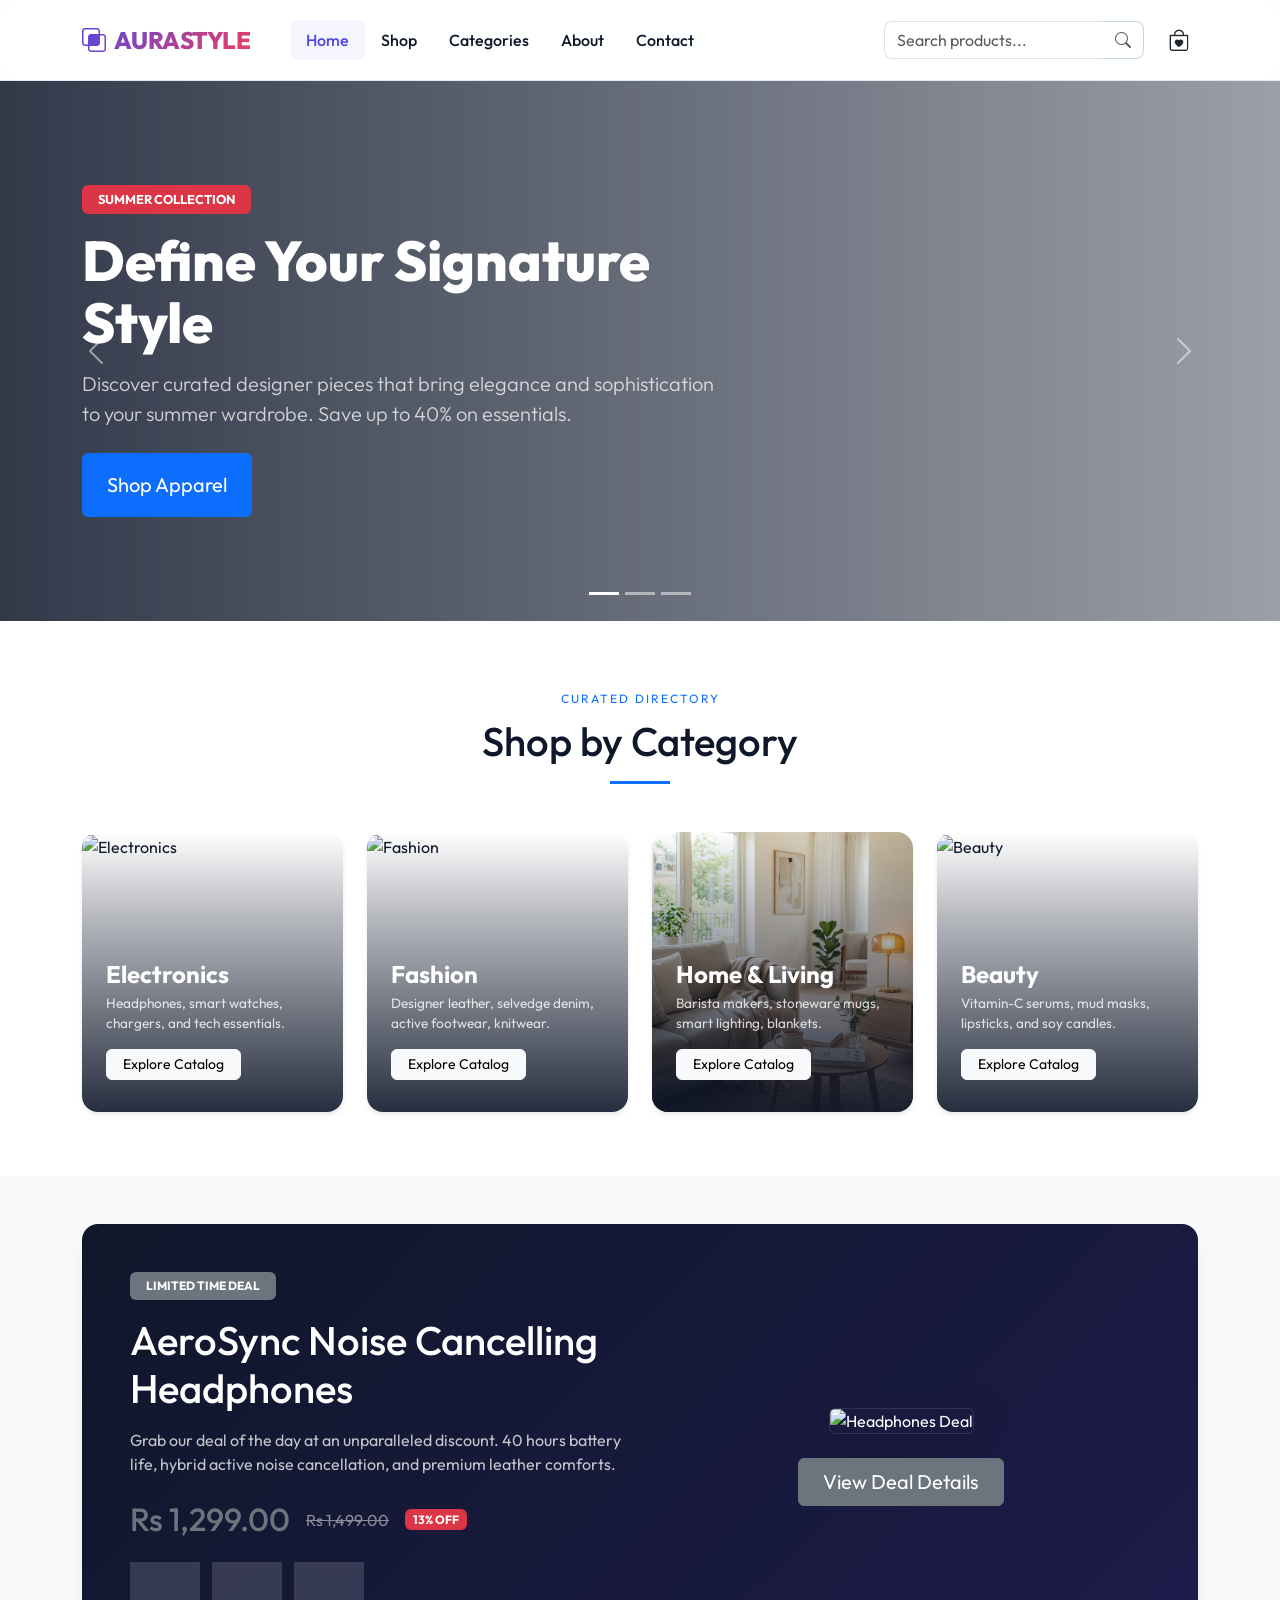
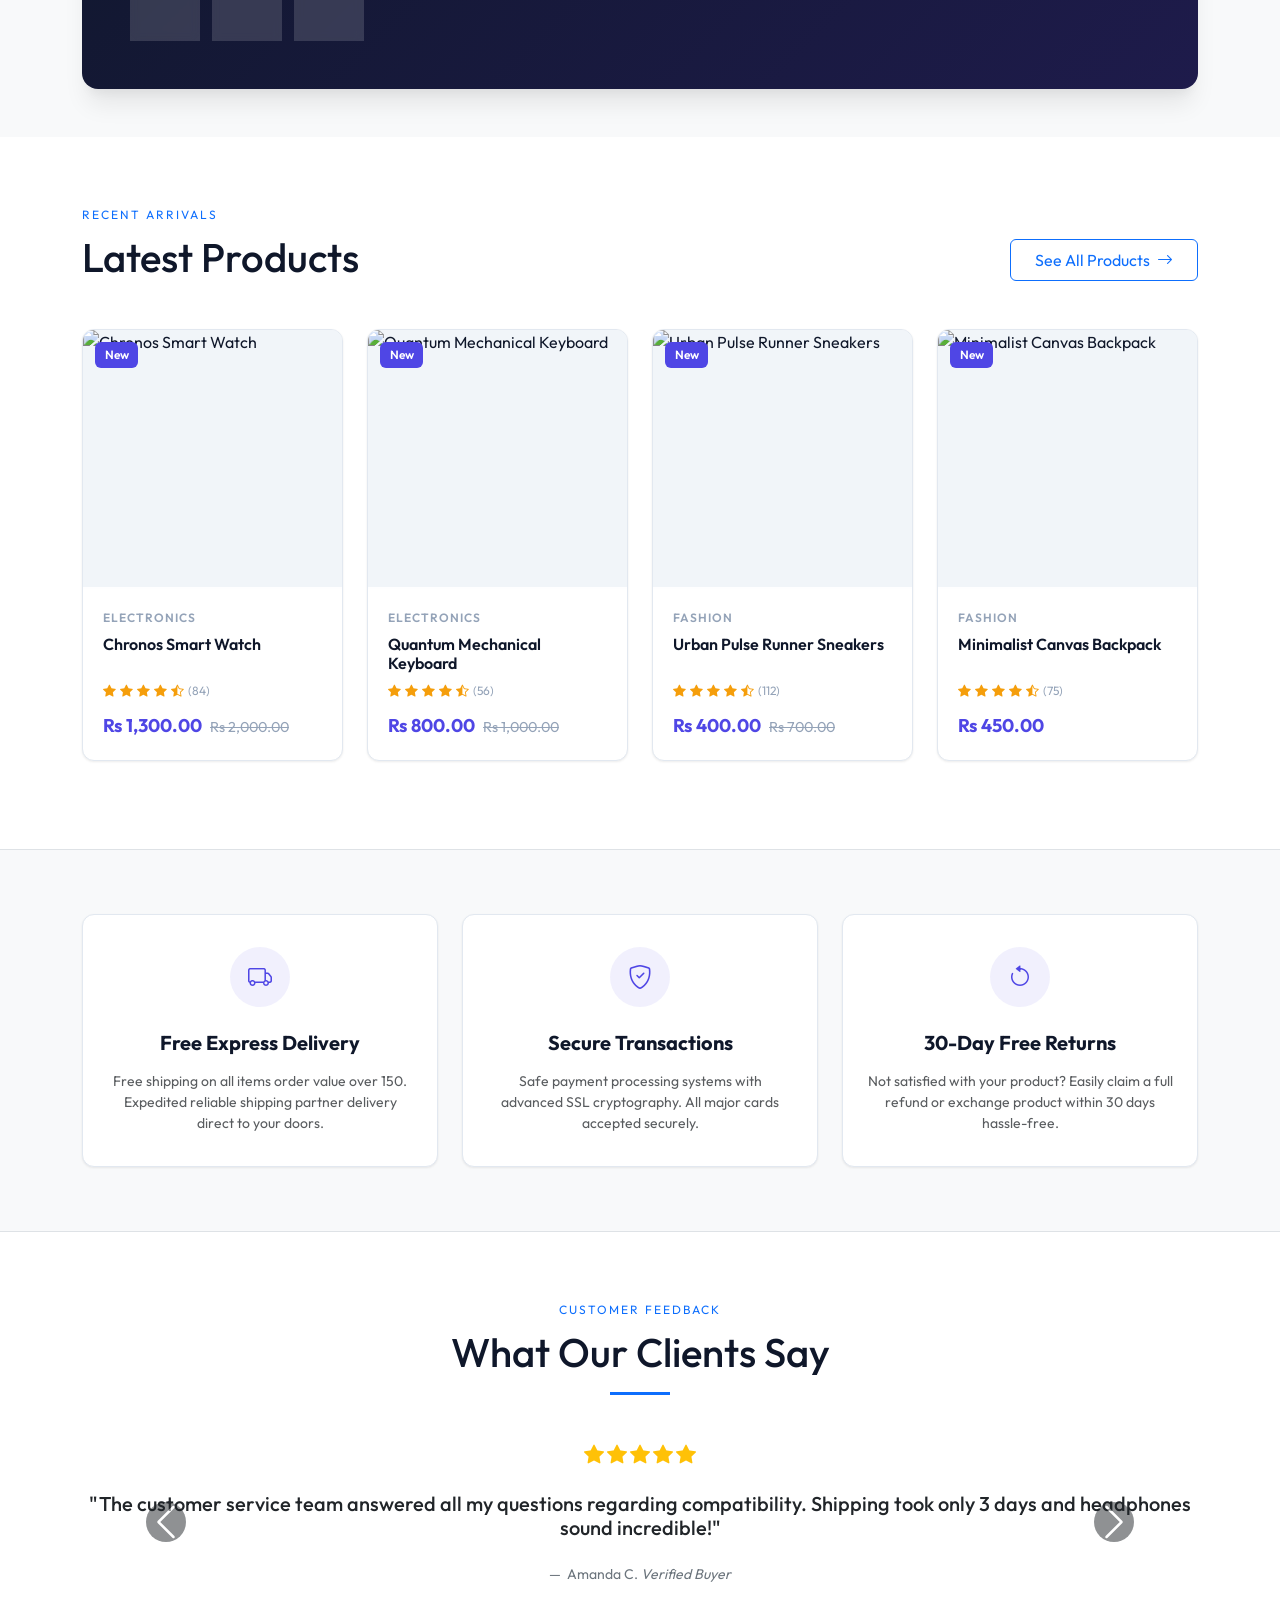
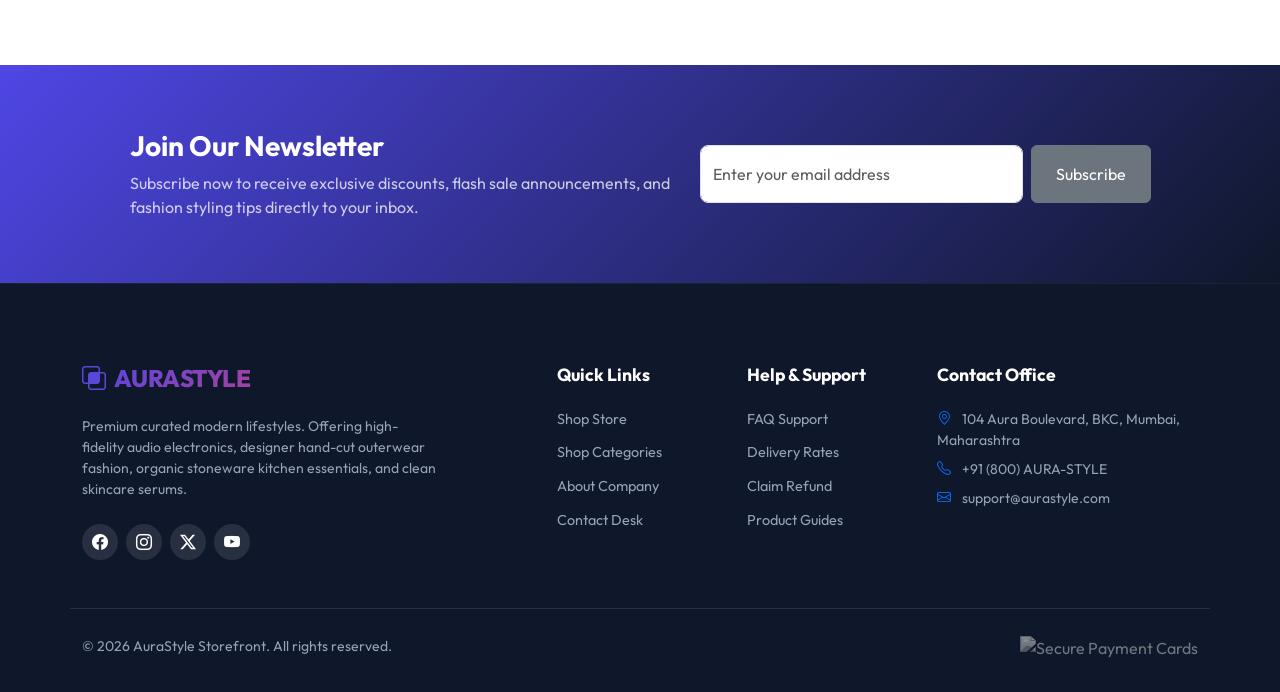
==== commit 2dd90f72: "final commit" ====
--- a/index.html
+++ b/index.html
@@ -158,7 +158,7 @@
         <!-- Cat 3 -->
         <div class="col-sm-6 col-lg-3">
           <div class="category-card">
-            <img src="https://images.unsplash.com/photo-1517256064527-09c53b2d0bc6?w=500&auto=format&fit=crop&q=80" alt="Home Decor">
+            <img src="images/home-living.png" alt="Home Decor">
             <div class="category-card-overlay">
               <h4 class="category-card-title">Home & Living</h4>
               <p class="category-card-desc">Barista makers, stoneware mugs, smart lighting, blankets.</p>
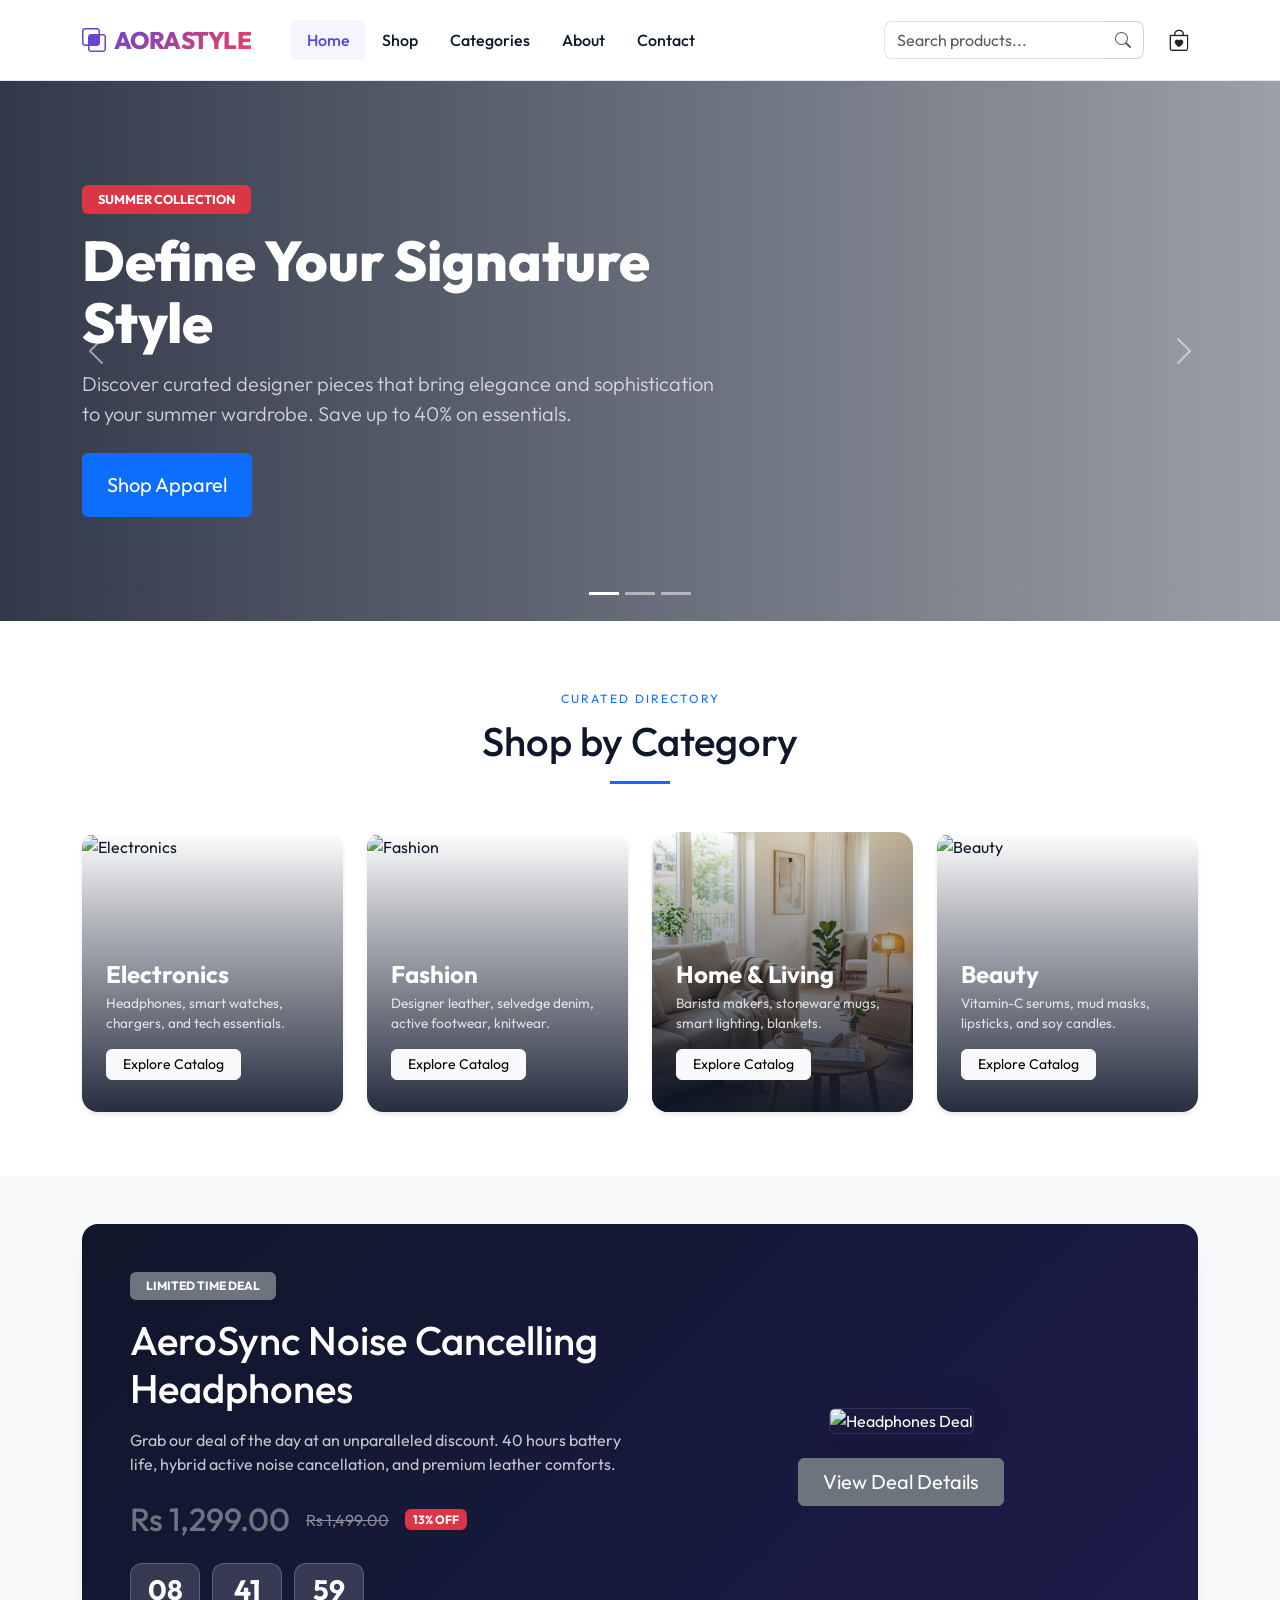
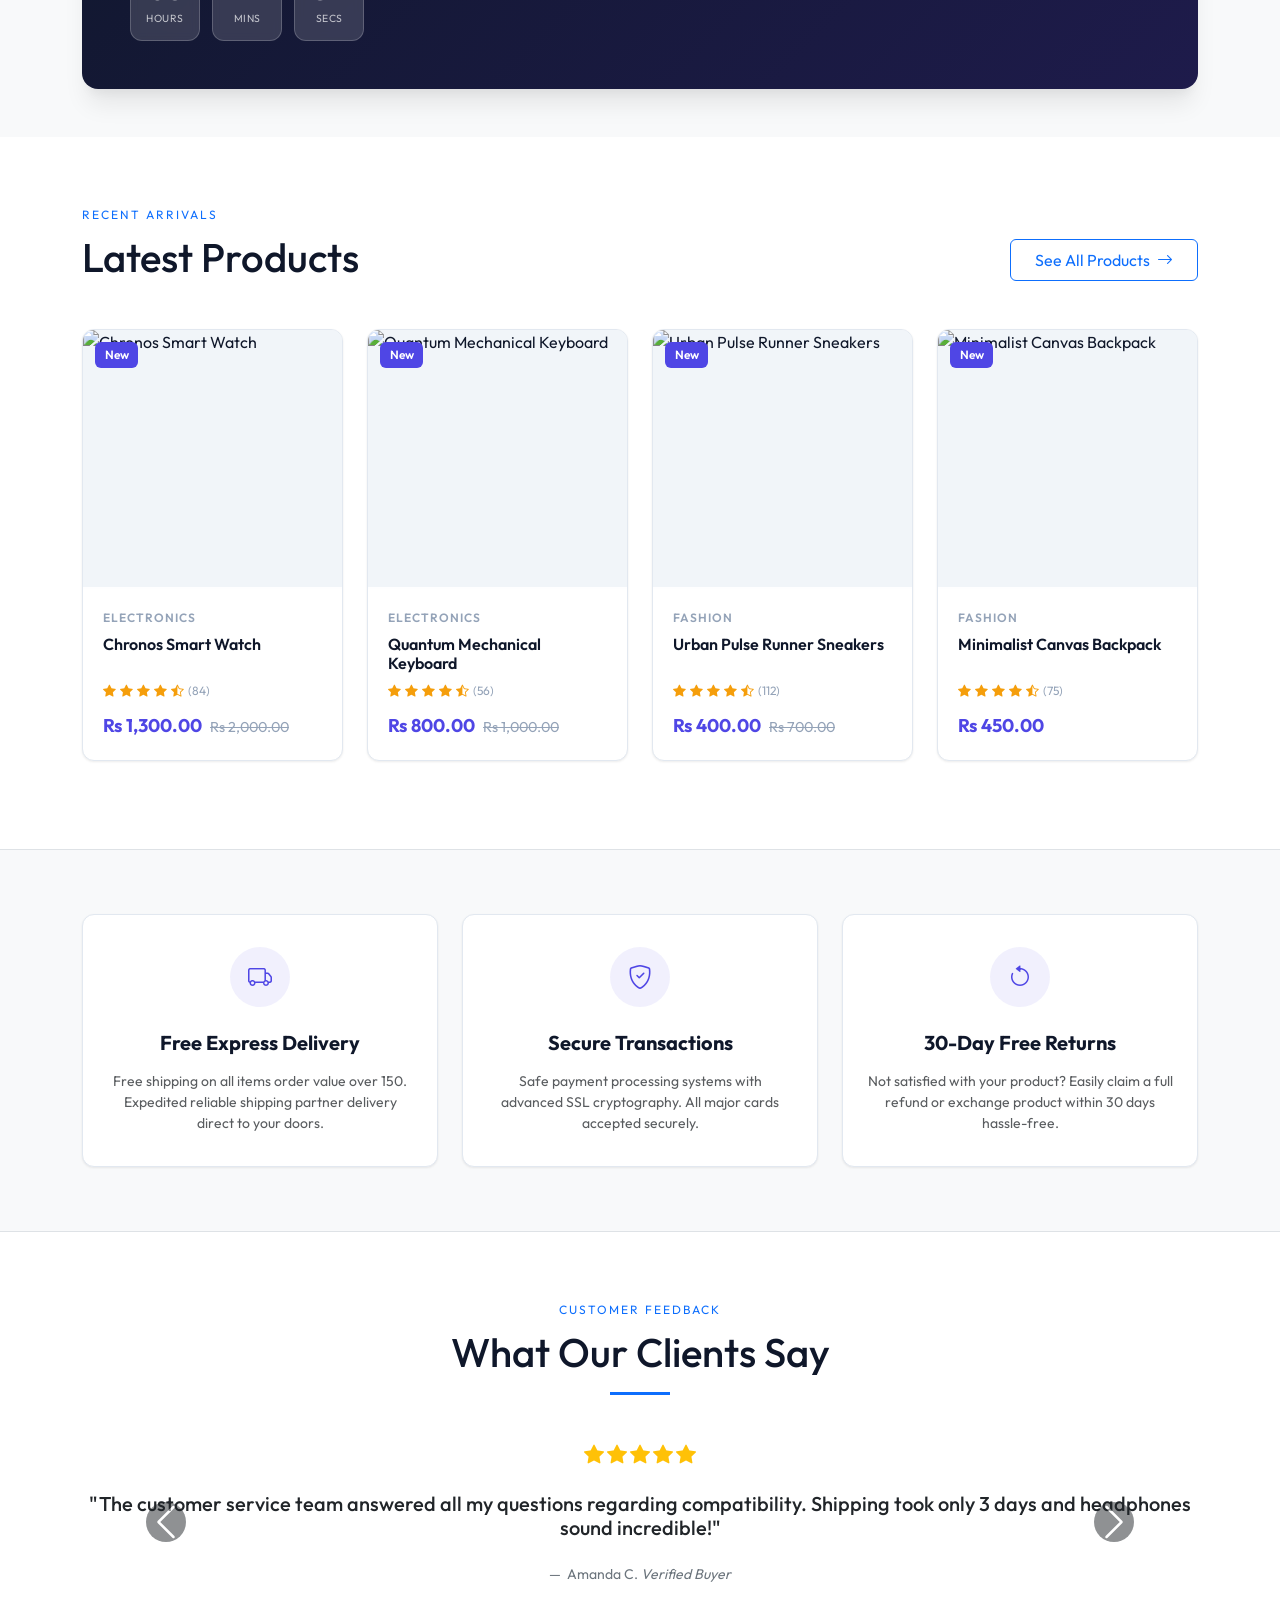
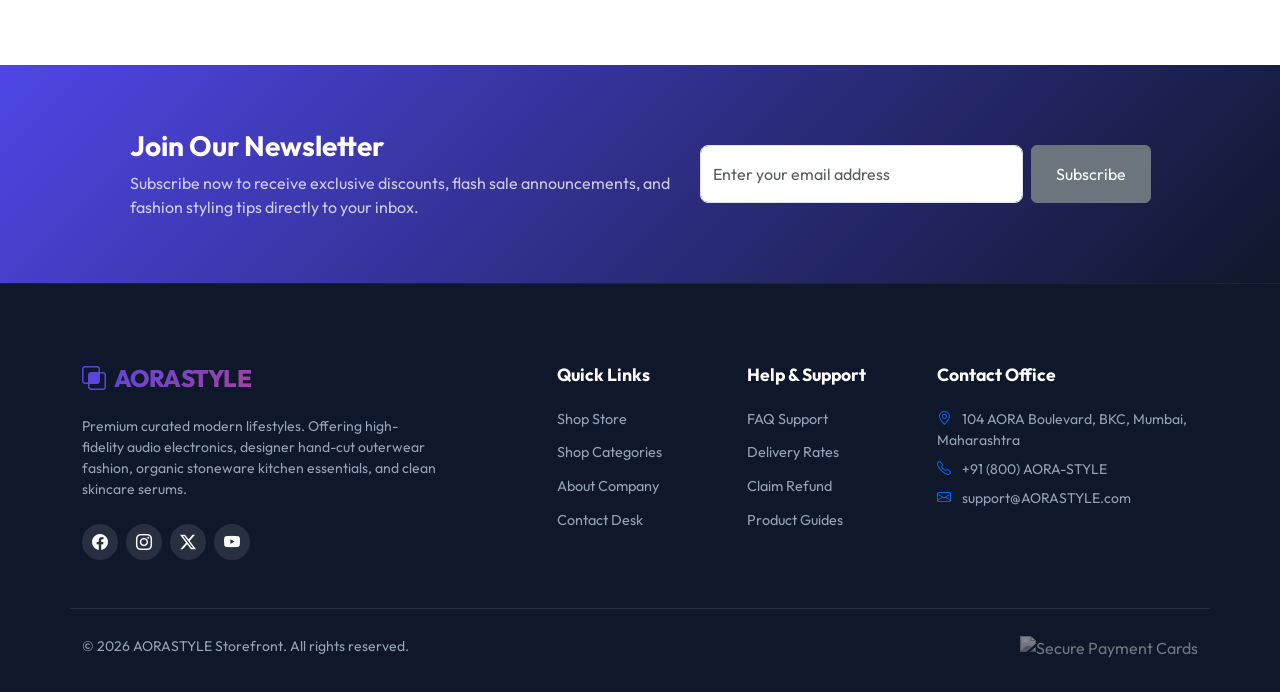
==== commit 939f52e5: "final commit" ====
--- a/index.html
+++ b/index.html
@@ -3,8 +3,9 @@
 <head>
   <meta charset="UTF-8">
   <meta name="viewport" content="width=device-width, initial-scale=1.0">
-  <meta name="description" content="AuraStyle - Elevate your lifestyle with our premium, modern e-commerce storefront. Shop fashion, electronics, home decor, and beauty.">
-  <title>AuraStyle | Premium Modern E-Commerce Storefront</title>
+  <meta name="description" content="AORASTYLE - Elevate your lifestyle with our premium, modern e-commerce storefront. Shop fashion, electronics, home decor, and beauty.">
+  <link rel="icon" type="image/svg+xml" href="./images/aorastyle.png" />
+  <title>AORASTYLE | Premium Modern E-Commerce Storefront</title>
   
   <!-- Bootstrap 5 CSS -->
   <link href="https://cdn.jsdelivr.net/npm/bootstrap@5.3.3/dist/css/bootstrap.min.css" rel="stylesheet">
@@ -19,7 +20,7 @@
   <nav class="navbar navbar-expand-lg navbar-custom sticky-top py-3">
     <div class="container">
       <a class="navbar-brand" href="index.html">
-        <i class="bi bi-intersect me-2"></i>AURASTYLE
+        <i class="bi bi-intersect me-2"></i>AORASTYLE
       </a>
       <button class="navbar-toggler border-0" type="button" data-bs-toggle="collapse" data-bs-target="#navContent" aria-controls="navContent" aria-expanded="false" aria-label="Toggle navigation">
         <span class="navbar-toggler-icon"></span>
@@ -357,7 +358,7 @@
               <i class="bi bi-star-fill h5"></i>
             </div>
             <blockquote class="blockquote">
-              <p class="h5 mb-4 text-dark font-italic">"Excellent craftsmanship on the Leather Jacket. The lambskin feels extremely soft and YKK zippers glide smoothly. AuraStyle is my new favorite fashion shop."</p>
+              <p class="h5 mb-4 text-dark font-italic">"Excellent craftsmanship on the Leather Jacket. The lambskin feels extremely soft and YKK zippers glide smoothly. AORASTYLE is my new favorite fashion shop."</p>
             </blockquote>
             <figcaption class="blockquote-footer mt-2">
               Robert K. <cite title="Verified Buyer">Verified Buyer</cite>
@@ -400,7 +401,7 @@
       <div class="row g-4 mb-5">
         <div class="col-md-4">
           <h5 class="navbar-brand text-white font-weight-bold mb-4">
-            <i class="bi bi-intersect me-2 text-primary"></i>AURASTYLE
+            <i class="bi bi-intersect me-2 text-primary"></i>AORASTYLE
           </h5>
           <p class="small text-muted mb-4">Premium curated modern lifestyles. Offering high-fidelity audio electronics, designer hand-cut outerwear fashion, organic stoneware kitchen essentials, and clean skincare serums.</p>
           <div class="d-flex">
@@ -426,14 +427,14 @@
         </div>
         <div class="col-md-3">
           <h6 class="footer-title">Contact Office</h6>
-          <p class="small text-muted mb-2"><i class="bi bi-geo-alt me-2 text-primary"></i> 104 Aura Boulevard, BKC, Mumbai, Maharashtra</p>
-          <p class="small text-muted mb-2"><i class="bi bi-telephone me-2 text-primary"></i> +91 (800) AURA-STYLE</p>
-          <p class="small text-muted mb-2"><i class="bi bi-envelope me-2 text-primary"></i> support@aurastyle.com</p>
+          <p class="small text-muted mb-2"><i class="bi bi-geo-alt me-2 text-primary"></i> 104 AORA Boulevard, BKC, Mumbai, Maharashtra</p>
+          <p class="small text-muted mb-2"><i class="bi bi-telephone me-2 text-primary"></i> +91 (800) AORA-STYLE</p>
+          <p class="small text-muted mb-2"><i class="bi bi-envelope me-2 text-primary"></i> support@AORASTYLE.com</p>
         </div>
       </div>
       <div class="row pt-4 border-top border-white border-opacity-10 align-items-center">
         <div class="col-md-6 text-center text-md-start mb-3 mb-md-0">
-          <p class="small text-muted mb-0">&copy; 2026 AuraStyle Storefront. All rights reserved.</p>
+          <p class="small text-muted mb-0">&copy; 2026 AORASTYLE Storefront. All rights reserved.</p>
         </div>
         <div class="col-md-6 text-center text-md-end">
           <img src="https://images.unsplash.com/photo-1574634534894-89d7576c8259?w=300&auto=format&fit=crop&q=80" alt="Secure Payment Cards" class="img-fluid" style="height: 30px; object-fit: contain; filter: grayscale(1) opacity(0.5);">
@@ -485,7 +486,7 @@
                         <button onclick="openQuickView(${p.id})" class="btn btn-sm btn-light border shadow-sm">
                           <i class="bi bi-eye"></i> Quick View
                         </button>
-                        <button onclick="AuraState.addToCart(${p.id})" class="btn btn-sm btn-primary shadow-sm">
+                        <button onclick="AORAState.addToCart(${p.id})" class="btn btn-sm btn-primary shadow-sm">
                           <i class="bi bi-cart-plus"></i> Add
                         </button>
                       </div>
@@ -535,7 +536,7 @@
       if (nlForm) {
         nlForm.addEventListener('submit', (e) => {
           e.preventDefault();
-          AuraState.showToast("Thank you! You are now subscribed to our newsletter.", "success");
+          AORAState.showToast("Thank you! You are now subscribed to our newsletter.", "success");
           nlForm.reset();
         });
       }
--- a/css/style.css
+++ b/css/style.css
@@ -607,7 +607,7 @@
   right: 20px;
   z-index: 1060;
 }
-.aura-toast {
+.AORA-toast {
   background-color: white;
   border-left: 4px solid var(--primary);
   border-radius: var(--radius-sm);
@@ -619,13 +619,13 @@
   transform: translateX(120%);
   transition: transform 0.4s cubic-bezier(0.175, 0.885, 0.32, 1.275);
 }
-.aura-toast.show {
+.AORA-toast.show {
   transform: translateX(0);
 }
-.aura-toast.toast-success {
+.AORA-toast.toast-success {
   border-left-color: #10b981;
 }
-.aura-toast.toast-error {
+.AORA-toast.toast-error {
   border-left-color: #ef4444;
 }
 
